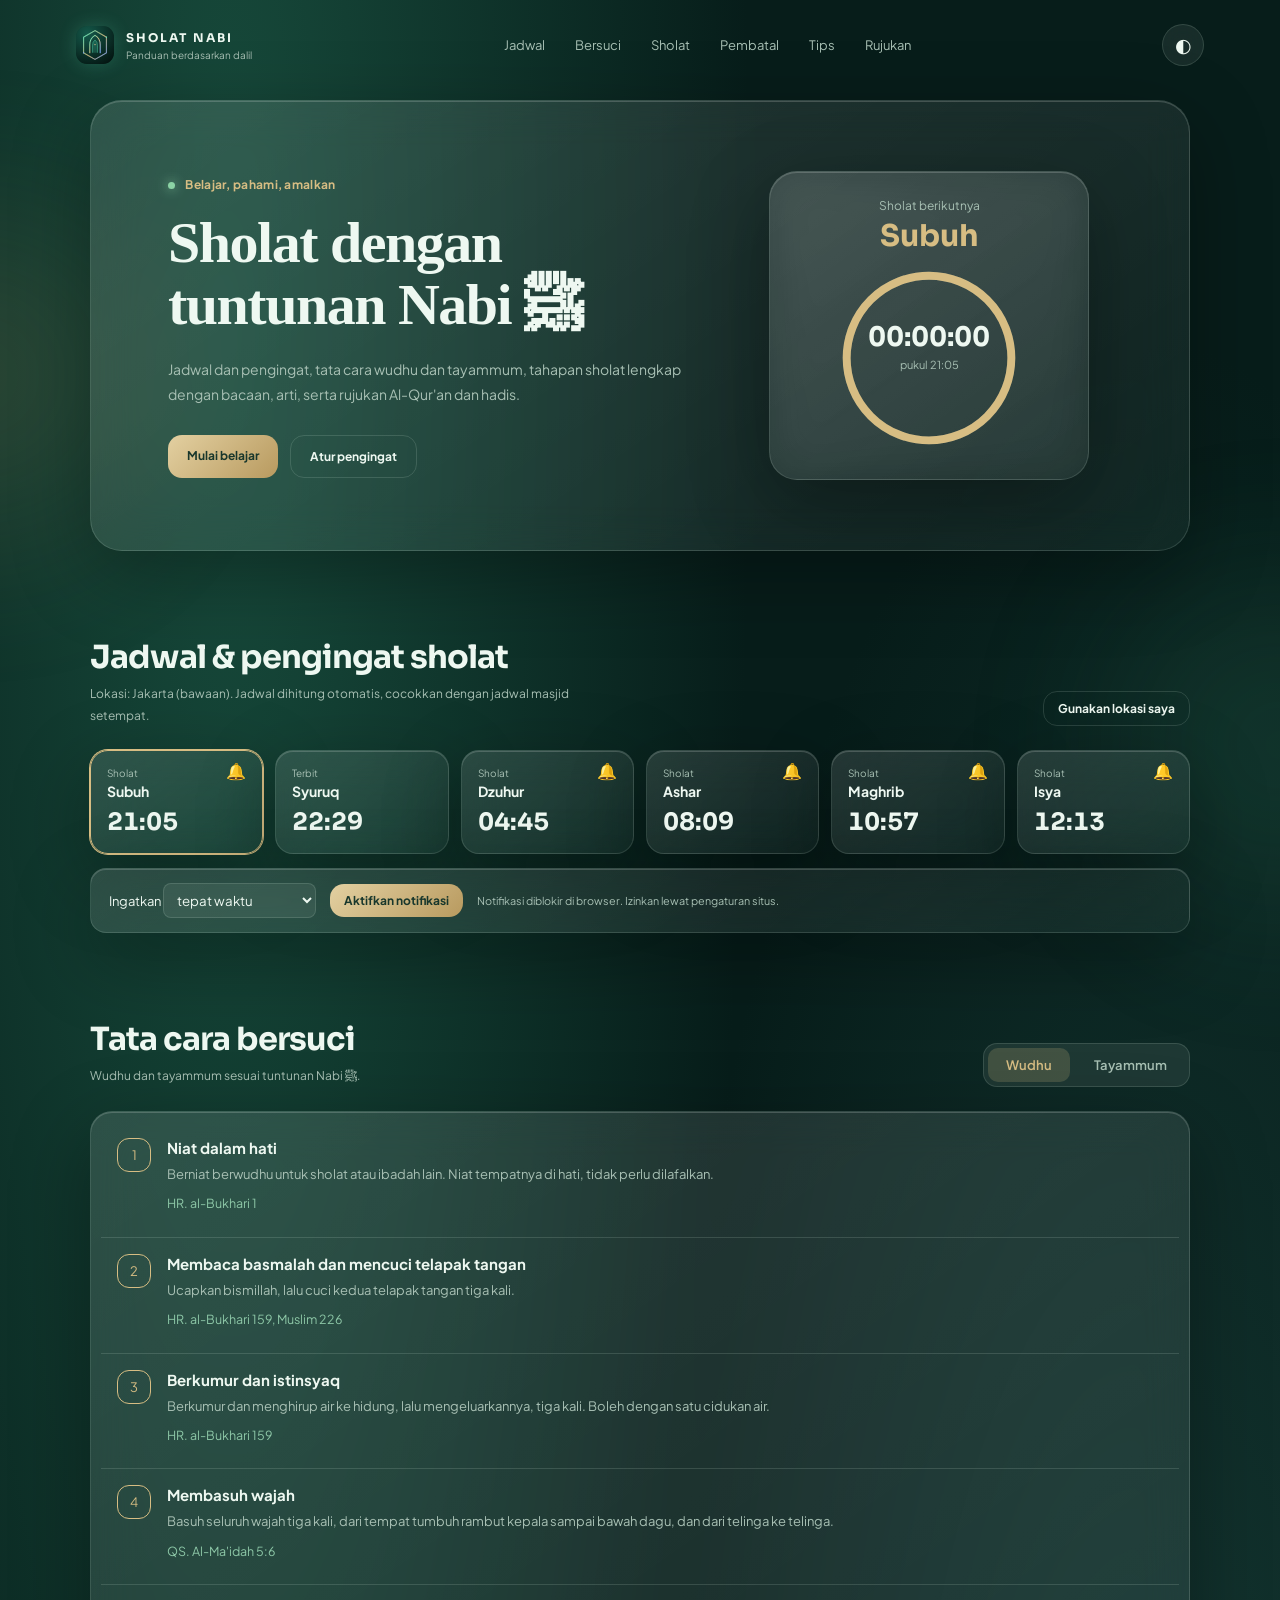
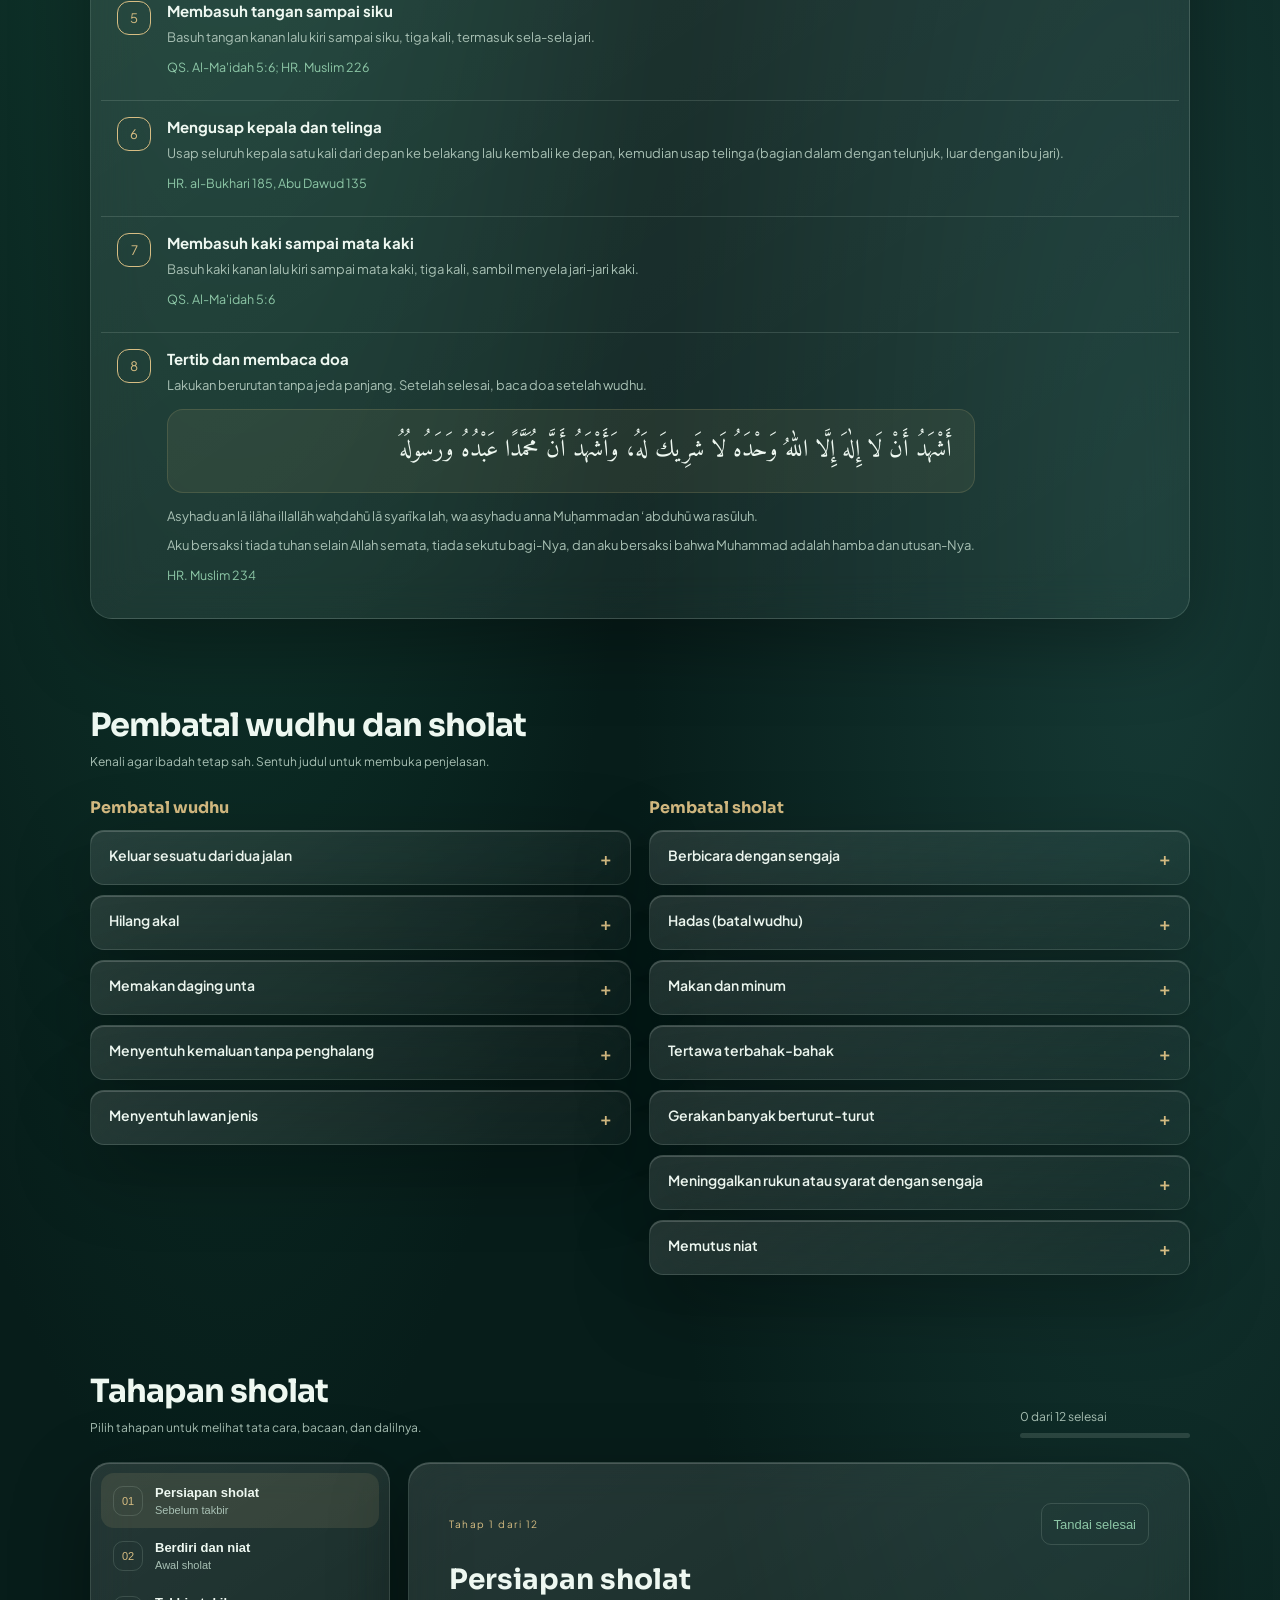
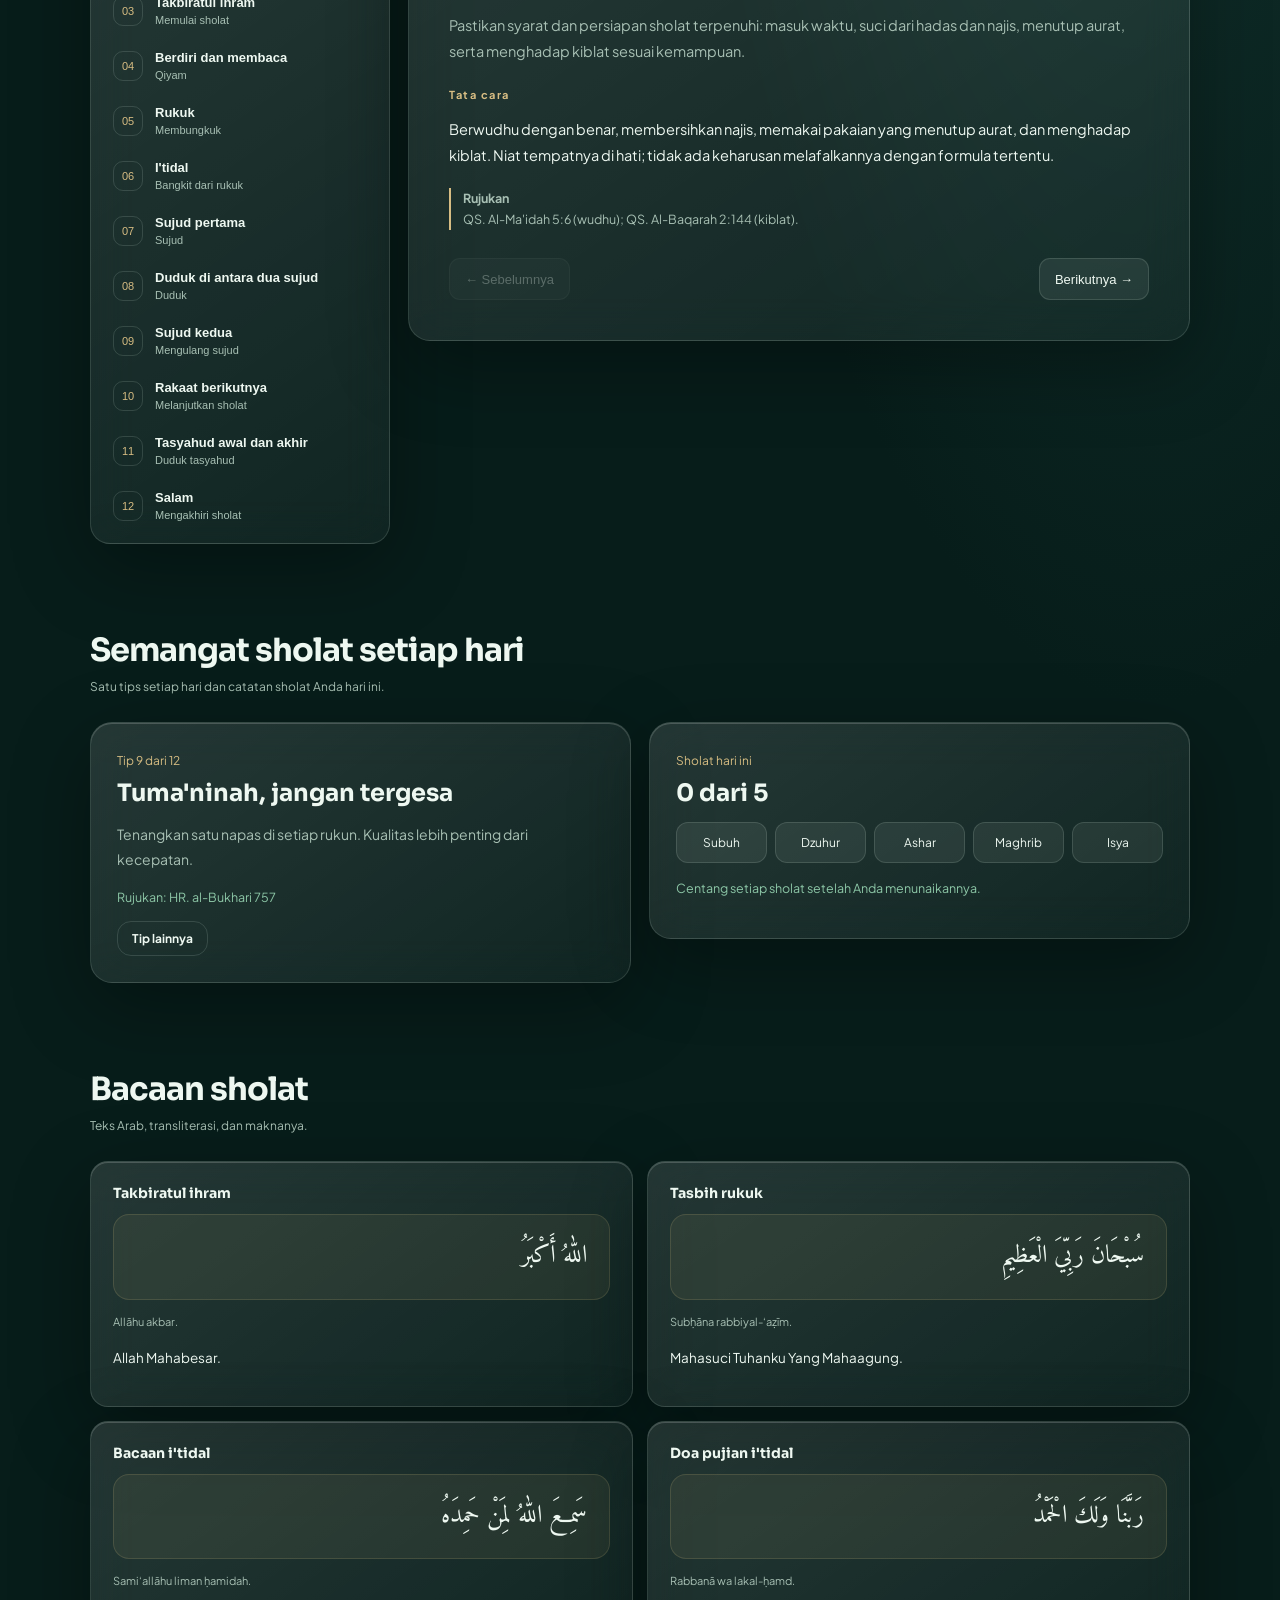
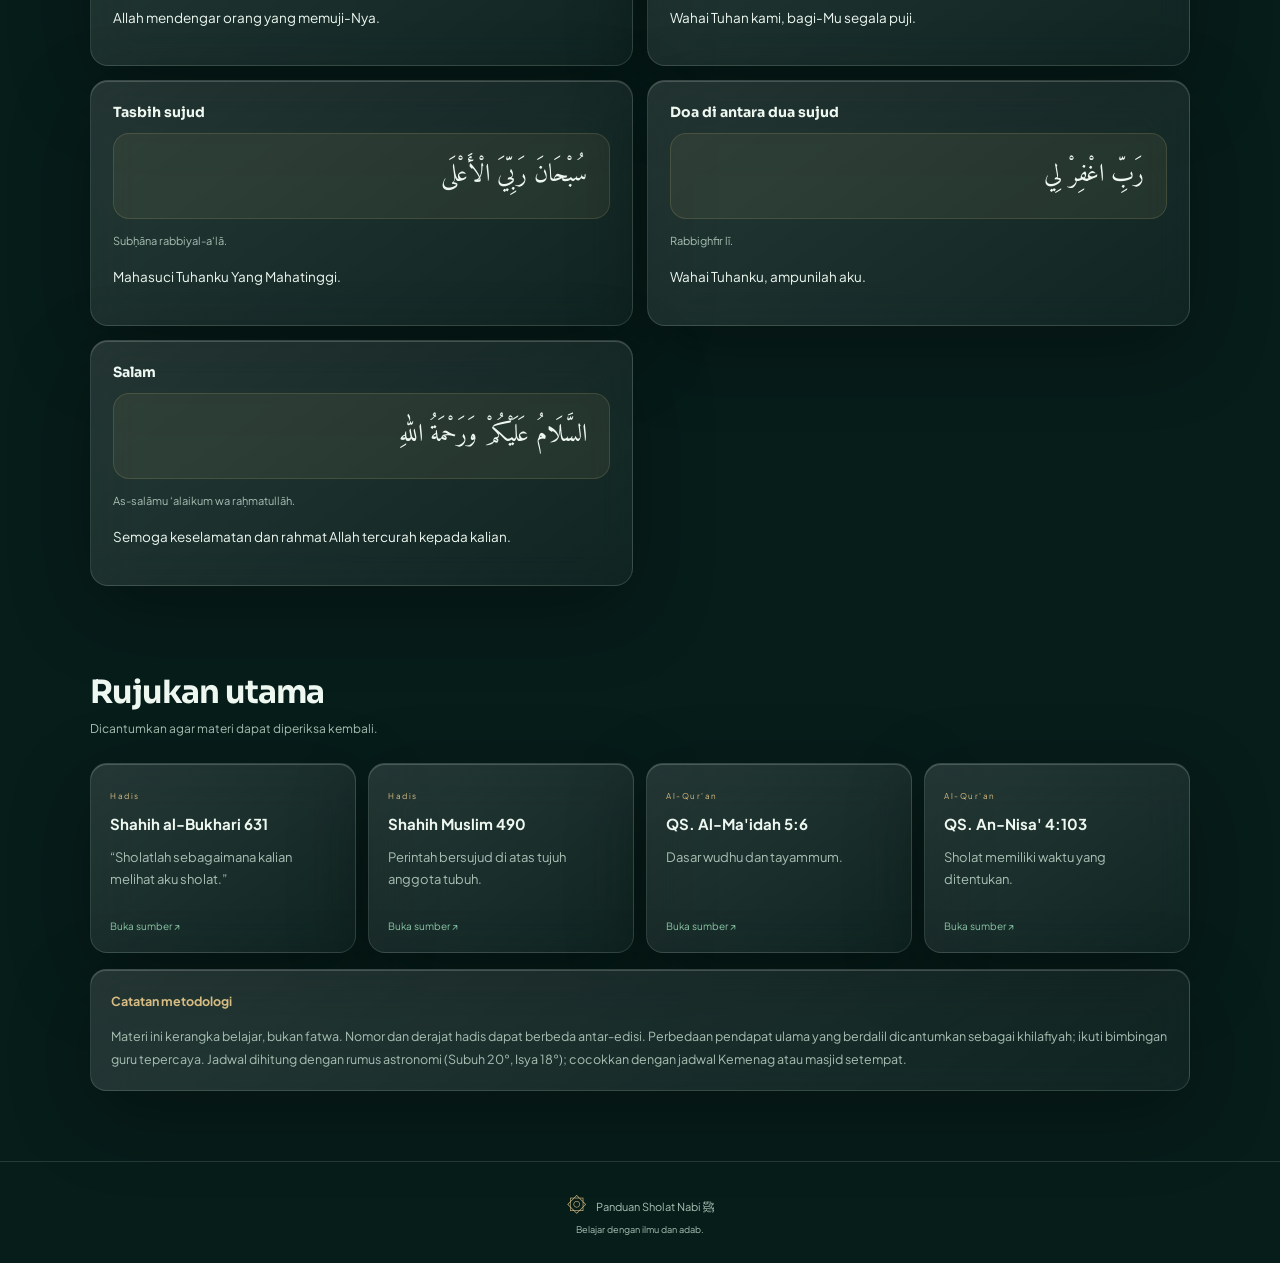
==== index.html @ 14926baf "Add files via upload" ====
<!doctype html>
<html lang="id">
<head>
<meta charset="utf-8"><meta name="viewport" content="width=device-width, initial-scale=1">
<meta name="theme-color" content="#071d1a">
<meta name="description" content="Panduan sholat berdasarkan Sifat Shalat Nabi: jadwal, wudhu, tayammum, pembatal, tips harian, dan pengingat sholat.">
<title>Panduan Sholat Nabi ﷺ</title>
<link rel="preconnect" href="https://fonts.googleapis.com"><link rel="preconnect" href="https://fonts.gstatic.com" crossorigin>
<link href="https://fonts.googleapis.com/css2?family=Amiri:wght@400;700&family=Plus+Jakarta+Sans:wght@400;500;600;700&family=Sora:wght@500;600;700&display=swap" rel="stylesheet">
<link rel="icon" href="icon.svg" type="image/svg+xml"><link rel="apple-touch-icon" href="icon.svg"><link rel="manifest" href="manifest.webmanifest">
<link rel="stylesheet" href="styles.css">
</head>
<body>
<div class="splash" id="splash" role="presentation"><svg class="splash-logo" aria-hidden="true" xmlns="http://www.w3.org/2000/svg" viewBox="0 0 512 512"><defs><linearGradient id="gs" x1="0" y1="0" x2="1" y2="1"><stop offset="0" stop-color="#5ff0c4"/><stop offset=".55" stop-color="#d7bd83"/><stop offset="1" stop-color="#7aa7ff"/></linearGradient><radialGradient id="bs" cx=".3" cy=".2" r="1"><stop offset="0" stop-color="#14594a"/><stop offset="1" stop-color="#04120f"/></radialGradient><filter id="fs"><feGaussianBlur stdDeviation="6"/></filter></defs>
<rect width="512" height="512" rx="112" fill="url(#bs)"/>
<path d="M256 62 410 150v212L256 450 102 362V150z" fill="none" stroke="url(#gs)" stroke-width="10" stroke-linejoin="round" opacity=".9"/>
<path d="M256 62 410 150v212L256 450 102 362V150z" fill="none" stroke="url(#gs)" stroke-width="16" filter="url(#fs)" opacity=".5"/>
<path d="M186 360V250q0-84 70-124 70 40 70 124v110" fill="none" stroke="url(#gs)" stroke-width="14" stroke-linecap="round" stroke-linejoin="round"/>
<path d="M222 360V262q0-50 34-74 34 24 34 74v98" fill="rgba(95,240,196,.16)" stroke="#5ff0c4" stroke-width="5" stroke-linejoin="round"/>
<path d="M176 360h160" stroke="url(#gs)" stroke-width="14" stroke-linecap="round"/>
<circle cx="256" cy="250" r="9" fill="#d7bd83"/><circle cx="410" cy="150" r="9" fill="#5ff0c4"/><circle cx="102" cy="362" r="9" fill="#7aa7ff"/></svg>
<b>SHOLAT NABI ﷺ</b><small>Panduan berdasarkan dalil</small><i class="scan"></i></div>
<div class="ambient ambient-one"></div><div class="ambient ambient-two"></div>
<header class="topbar">
<a class="brand" href="#beranda"><img class="brand-logo" src="icon.svg" alt="" width="38" height="38"><span><b>SHOLAT NABI</b><small>Panduan berdasarkan dalil</small></span></a>
<nav class="desktop-nav"><a href="#jadwal">Jadwal</a><a href="#bersuci">Bersuci</a><a href="#panduan">Sholat</a><a href="#pembatal">Pembatal</a><a href="#tips">Tips</a><a href="#rujukan">Rujukan</a></nav>
<button class="icon-btn" id="themeToggle" aria-label="Ganti tema terang/gelap">◐</button>
</header>
<main>
<section id="beranda" class="hero glass">
<div class="hero-copy">
<span class="eyebrow"><span class="pulse"></span> Belajar, pahami, amalkan</span>
<h1>Sholat dengan tuntunan Nabi ﷺ</h1>
<p>Jadwal dan pengingat, tata cara wudhu dan tayammum, tahapan sholat lengkap dengan bacaan, arti, serta rujukan Al-Qur'an dan hadis.</p>
<div class="hero-actions"><a class="btn primary" href="#panduan">Mulai belajar</a><a class="btn ghost" href="#jadwal">Atur pengingat</a></div>
</div>
<div class="next-card glass" aria-live="polite">
<small>Sholat berikutnya</small><b id="nextName">–</b>
<svg viewBox="0 0 120 120" class="ring" aria-hidden="true"><circle cx="60" cy="60" r="52" class="r-bg"/><circle cx="60" cy="60" r="52" class="r-fg" id="ringFg"/></svg>
<div class="ring-text"><strong id="nextCount">--:--:--</strong><span id="nextTime">pukul --:--</span></div>
</div>
</section>

<section id="jadwal" class="section">
<div class="section-heading"><div><h2>Jadwal & pengingat sholat</h2><p id="locLabel">Menghitung jadwal untuk lokasi Anda.</p></div><button class="btn ghost small" id="locBtn">Gunakan lokasi saya</button></div>
<div class="prayer-grid" id="prayerGrid"></div>
<div class="reminder-bar glass">
<label>Ingatkan <select id="leadSel"><option value="0">tepat waktu</option><option value="10">10 menit sebelum</option><option value="15">15 menit sebelum</option><option value="30">30 menit sebelum</option></select></label>
<button class="btn primary small" id="notifBtn">Aktifkan notifikasi</button>
<small id="notifState">Pengingat berjalan selama halaman terbuka. Pilih lonceng pada sholat yang ingin diingatkan.</small>
</div>
</section>

<section id="bersuci" class="section">
<div class="section-heading"><div><h2>Tata cara bersuci</h2><p>Wudhu dan tayammum sesuai tuntunan Nabi ﷺ.</p></div><div class="tabs" id="purifyTabs"><button class="on" data-k="wudhu">Wudhu</button><button data-k="tayammum">Tayammum</button></div></div>
<ol class="steps glass" id="purifyList"></ol>
</section>

<section id="pembatal" class="section">
<div class="section-heading"><div><h2>Pembatal wudhu dan sholat</h2><p>Kenali agar ibadah tetap sah. Sentuh judul untuk membuka penjelasan.</p></div></div>
<div class="two-col"><div><h3 class="col-title">Pembatal wudhu</h3><div id="batalWudhu"></div></div><div><h3 class="col-title">Pembatal sholat</h3><div id="batalSholat"></div></div></div>
</section>

<section id="panduan" class="section">
<div class="section-heading"><div><h2>Tahapan sholat</h2><p>Pilih tahapan untuk melihat tata cara, bacaan, dan dalilnya.</p></div><div class="progress-wrap"><span id="progressLabel"></span><div class="progress"><i id="progressBar"></i></div></div></div>
<div class="learning-layout"><aside class="step-list glass" id="stepList" aria-label="Daftar tahapan"></aside><article class="lesson glass" id="lesson" aria-live="polite"></article></div>
</section>

<section id="tips" class="section">
<div class="section-heading"><div><h2>Semangat sholat setiap hari</h2><p>Satu tips setiap hari dan catatan sholat Anda hari ini.</p></div></div>
<div class="two-col">
<article class="tip glass"><small id="tipNo"></small><h3 id="tipTitle"></h3><p id="tipBody"></p><p class="src" id="tipSrc"></p><button class="btn ghost small" id="tipNext">Tip lainnya</button></article>
<article class="tip glass"><small>Sholat hari ini</small><h3 id="trackCount">0 dari 5</h3><div class="track" id="track"></div><p class="src" id="streak"></p></article>
</div>
</section>

<section id="bacaan" class="section">
<div class="section-heading"><div><h2>Bacaan sholat</h2><p>Teks Arab, transliterasi, dan maknanya.</p></div></div>
<div class="reading-grid" id="readingGrid"></div>
<p class="notice tts-note">Audio memakai suara Arab sintetis dari perangkat, bukan rekaman qari. Untuk menghafal dan memperbaiki tajwid, belajarlah langsung kepada guru.</p>
</section>

<section id="rujukan" class="section">
<div class="section-heading"><div><h2>Rujukan utama</h2><p>Dicantumkan agar materi dapat diperiksa kembali.</p></div></div>
<div class="sources-grid">
<a class="source-card glass" href="https://sunnah.com/bukhari:631" target="_blank" rel="noopener"><span>Hadis</span><b>Shahih al-Bukhari 631</b><p>“Sholatlah sebagaimana kalian melihat aku sholat.”</p><small>Buka sumber ↗</small></a>
<a class="source-card glass" href="https://sunnah.com/muslim:490" target="_blank" rel="noopener"><span>Hadis</span><b>Shahih Muslim 490</b><p>Perintah bersujud di atas tujuh anggota tubuh.</p><small>Buka sumber ↗</small></a>
<a class="source-card glass" href="https://quran.com/5/6" target="_blank" rel="noopener"><span>Al-Qur'an</span><b>QS. Al-Ma'idah 5:6</b><p>Dasar wudhu dan tayammum.</p><small>Buka sumber ↗</small></a>
<a class="source-card glass" href="https://quran.com/4/103" target="_blank" rel="noopener"><span>Al-Qur'an</span><b>QS. An-Nisa' 4:103</b><p>Sholat memiliki waktu yang ditentukan.</p><small>Buka sumber ↗</small></a>
</div>
<div class="method-note glass"><b>Catatan metodologi</b><p>Materi ini kerangka belajar, bukan fatwa. Nomor dan derajat hadis dapat berbeda antar-edisi. Perbedaan pendapat ulama yang berdalil dicantumkan sebagai khilafiyah; ikuti bimbingan guru tepercaya. Jadwal dihitung dengan rumus astronomi (Subuh 20°, Isya 18°); cocokkan dengan jadwal Kemenag atau masjid setempat.</p></div>
</section>
</main>
<footer><span>۞</span> Panduan Sholat Nabi ﷺ <small>Belajar dengan ilmu dan adab.</small></footer>
<nav class="bottom-nav" aria-label="Menu utama"><a href="#jadwal"><i>◷</i>Jadwal</a><a href="#bersuci"><i>💧</i>Bersuci</a><a href="#panduan"><i>۞</i>Sholat</a><a href="#pembatal"><i>⚠</i>Pembatal</a><a href="#tips"><i>✦</i>Tips</a></nav>
<div class="toast glass" id="toast" role="status"></div>
<script src="data.js"></script><script src="data-extra.js"></script><script src="app.js"></script>
</body></html>
---- styles.css ----
:root{--bg:#071d1a;--bg2:#0c2b25;--panel:rgba(232,248,239,.075);--line:rgba(225,247,232,.14);--text:#eef8f1;--muted:#a8c0b4;--gold:#d7bd83;--green:#8dc7a7;--shadow:0 24px 80px #0005;--radius:24px}
*{box-sizing:border-box}html{scroll-behavior:smooth}body{margin:0;background:radial-gradient(ellipse at 18% 5%,#174a3b 0,transparent 35%),radial-gradient(ellipse at 90% 35%,#163a35 0,transparent 32%),var(--bg);color:var(--text);font-family:"Plus Jakarta Sans",system-ui,sans-serif;min-height:100vh;overflow-x:hidden}body.light{--bg:#e9f2eb;--bg2:#dcebe0;--panel:rgba(255,255,255,.64);--line:rgba(21,67,49,.14);--text:#17382c;--muted:#587365;--shadow:0 20px 60px #254b3518;background:radial-gradient(ellipse at 15% 5%,#d1e9d8 0,transparent 38%),#edf5ef}
.ambient{position:fixed;width:320px;height:320px;border-radius:50%;filter:blur(90px);opacity:.15;pointer-events:none;z-index:-1}.ambient-one{background:#c2a568;top:24%;left:-180px}.ambient-two{background:#45a77d;right:-160px;top:65%}
.topbar{max-width:1180px;margin:auto;padding:24px 26px;display:flex;align-items:center;justify-content:space-between}.brand{display:flex;gap:12px;align-items:center;color:var(--text);text-decoration:none}.brand-mark{font-size:30px;color:var(--gold)}.brand b{display:block;font-size:12px;letter-spacing:2px}.brand small{display:block;color:var(--muted);font-size:10px;margin-top:4px}.desktop-nav{display:flex;gap:30px}.desktop-nav a{color:var(--muted);text-decoration:none;font-size:13px}.desktop-nav a:hover{color:var(--gold)}.icon-btn{border:1px solid var(--line);background:var(--panel);color:var(--text);width:42px;height:42px;border-radius:50%;font-size:19px;cursor:pointer;backdrop-filter:blur(15px)}
main{max-width:1180px;margin:auto;padding:10px 26px 70px}.glass{background:var(--panel);border:1px solid var(--line);box-shadow:var(--shadow);backdrop-filter:blur(22px);-webkit-backdrop-filter:blur(22px)}
.hero{border-radius:32px;padding:58px 6%;display:grid;grid-template-columns:1.1fr .9fr;align-items:center;min-height:430px;overflow:hidden;position:relative}.eyebrow{font-size:10px;letter-spacing:2px;color:var(--gold);font-weight:700}.pulse{display:inline-block;width:7px;height:7px;background:#8bd3a5;border-radius:50%;margin-right:8px;box-shadow:0 0 12px #8bd3a5}.hero h1{font-size:clamp(38px,5vw,62px);line-height:1.08;letter-spacing:-2px;margin:20px 0}.hero h1 em{font-family:Georgia,serif;color:var(--gold);font-weight:400}.hero-copy>p,.section-heading p{color:var(--muted);line-height:1.8;max-width:520px;font-size:14px}.hero-actions{display:flex;gap:12px;margin-top:28px}.btn{padding:13px 19px;border-radius:14px;text-decoration:none;font-size:12px;font-weight:700}.primary{background:linear-gradient(135deg,#e3d0a1,#b89a5f);color:#18372c}.primary span{margin-left:14px}.ghost{border:1px solid var(--line);color:var(--text)}.hero-note{margin-top:28px;color:var(--muted);font-size:11px}.hero-note span{color:var(--gold);margin-right:6px}
.hero-art{height:310px;position:relative;display:grid;place-items:center}.arch{width:210px;height:270px;border:1px solid #d7bd8366;border-radius:110px 110px 24px 24px;padding:12px;box-shadow:0 0 70px #c3a56818;transform:rotate(4deg)}.arch-inner{height:100%;border-radius:100px 100px 16px 16px;background:linear-gradient(150deg,#d7bd831c,#a6d8b40a);border:1px solid #d7bd8344;display:flex;flex-direction:column;justify-content:center;align-items:center;gap:18px}.arch-inner span{font-size:42px;color:var(--gold)}.arch-inner i{font-family:Amiri,serif;font-size:28px;color:var(--text)}.arch-inner small{font-size:10px;letter-spacing:2px;color:var(--muted)}.orbit{position:absolute;border:1px solid #d7bd8330;border-radius:50%;width:300px;height:160px;transform:rotate(-28deg)}.orbit-b{transform:rotate(55deg);width:260px;height:220px}.floating-tag{position:absolute;background:#173c31cc;border:1px solid #d7bd8355;border-radius:12px;padding:9px 13px;color:var(--gold);font-size:13px;backdrop-filter:blur(10px)}.floating-tag small{color:#d7e5da;font-size:8px;letter-spacing:1px;margin-left:6px}.tag-top{top:35px;right:8%}.tag-bottom{bottom:36px;left:7%}
.stats{display:grid;grid-template-columns:repeat(3,1fr);gap:14px;margin:18px 0 80px}.stat{padding:18px 22px;border-radius:18px;display:flex;align-items:center;gap:14px}.stat b{font-size:25px;color:var(--gold)}.stat span{font-size:11px;color:var(--muted)}
.section{margin-top:76px;scroll-margin-top:24px}.section-heading{display:flex;justify-content:space-between;align-items:end;gap:20px;margin-bottom:24px}.section-heading h2{font-size:32px;letter-spacing:-1px;margin:10px 0 6px}.section-heading p{margin:0;font-size:12px}.progress-wrap{min-width:170px;color:var(--muted);font-size:10px}.progress{height:5px;background:var(--line);border-radius:8px;margin-top:9px;overflow:hidden}.progress i{display:block;width:0;height:100%;background:var(--gold);transition:width .3s}
.learning-layout{display:grid;grid-template-columns:270px 1fr;gap:18px;align-items:start}.step-list{border-radius:20px;padding:10px;position:sticky;top:18px;max-height:690px;overflow:auto}.step-button{width:100%;display:flex;gap:12px;align-items:center;text-align:left;padding:12px;border:0;border-radius:13px;background:transparent;color:var(--text);cursor:pointer}.step-button:hover,.step-button.active{background:rgba(215,189,131,.12)}.step-num{width:30px;height:30px;border:1px solid var(--line);border-radius:10px;display:grid;place-items:center;color:var(--gold);font-size:11px;flex-shrink:0}.step-button b{font-size:11px;display:block}.step-button small{display:block;color:var(--muted);font-size:9px;margin-top:4px}.step-button.done .step-num{background:#8dc7a722;border-color:#8dc7a7;color:#8dc7a7}
.lesson{border-radius:22px;padding:30px;min-height:420px}.lesson-top{display:flex;justify-content:space-between;align-items:center}.lesson-index{font-size:10px;color:var(--gold);letter-spacing:1.5px}.mark-done{background:transparent;color:var(--green);border:1px solid var(--line);border-radius:10px;padding:9px 12px;font-size:10px;cursor:pointer}.lesson h3{font-size:28px;margin:17px 0 10px}.lesson .intro{font-size:13px;color:var(--muted);line-height:1.8}.detail-label{font-size:9px;letter-spacing:1.5px;color:var(--gold);font-weight:700;margin:24px 0 9px}.detail-text{font-size:13px;line-height:1.8}.arabic{font-family:Amiri,serif;font-size:30px;line-height:1.9;text-align:right;direction:rtl;background:rgba(215,189,131,.08);border:1px solid #d7bd8329;border-radius:16px;padding:18px 22px;margin:12px 0}.latin{color:var(--muted);font-size:12px;line-height:1.9}.translation{font-size:12px;line-height:1.8}.audio-btn{border:1px solid #d7bd8366;background:#d7bd8318;color:var(--gold);padding:9px 13px;border-radius:10px;cursor:pointer;font-size:11px;margin-top:12px}.source-line{font-size:11px;color:var(--muted);line-height:1.7;border-left:2px solid var(--gold);padding-left:12px;margin-top:20px}.lesson-controls{display:flex;justify-content:space-between;margin-top:28px;gap:10px}.lesson-controls button{border:1px solid var(--line);border-radius:11px;padding:11px 15px;background:var(--panel);color:var(--text);cursor:pointer;font-size:11px}.lesson-controls button:disabled{opacity:.3;cursor:not-allowed}
.reading-grid{display:grid;grid-template-columns:repeat(2,1fr);gap:14px}.reading-card{padding:22px;border-radius:18px}.reading-card h3{font-size:14px;margin:0 0 12px}.reading-card .arabic{font-size:25px}.reading-card .latin{font-size:11px}.notice,.method-note{color:var(--muted);font-size:11px;line-height:1.8}.notice{margin-top:18px;padding:14px 17px;border-left:2px solid var(--gold);background:var(--panel);border-radius:0 12px 12px 0}
.sources-grid{display:grid;grid-template-columns:repeat(4,1fr);gap:12px}.source-card{border-radius:17px;padding:19px;text-decoration:none;color:var(--text);transition:transform .2s}.source-card:hover{transform:translateY(-4px)}.source-card span{font-size:8px;letter-spacing:1.5px;color:var(--gold)}.source-card b{display:block;margin:12px 0;font-size:13px}.source-card p{font-size:11px;line-height:1.7;color:var(--muted);min-height:55px}.source-card small{color:var(--green);font-size:10px}.method-note{margin-top:16px;padding:20px;border-radius:16px}.method-note b{color:var(--gold)}.method-note p{margin-bottom:0}footer{border-top:1px solid var(--line);padding:28px;text-align:center;color:var(--muted);font-size:11px}footer span{color:var(--gold);font-size:20px;margin-right:8px}footer small{display:block;margin-top:7px}
@media(max-width:800px){.hero{grid-template-columns:1fr;padding:38px 7%}.hero-art{height:260px}.stats{margin-bottom:55px}.learning-layout{grid-template-columns:1fr}.step-list{position:static;display:flex;overflow-x:auto;max-height:none;gap:5px}.step-button{min-width:150px}.sources-grid{grid-template-columns:repeat(2,1fr)}.section-heading{align-items:start;flex-direction:column}.progress-wrap{width:100%}}
@media(max-width:520px){.topbar{padding:18px}.desktop-nav{display:none}main{padding:8px 15px 50px}.hero{border-radius:24px;min-height:0}.hero h1{font-size:42px}.hero-art{height:230px}.stats{gap:7px}.stat{padding:13px 10px;display:block}.stat b{display:block;font-size:22px}.stat span{font-size:9px}.section{margin-top:58px}.section-heading h2{font-size:27px}.lesson{padding:20px}.lesson h3{font-size:24px}.arabic{font-size:25px;padding:14px}.reading-grid{grid-template-columns:1fr}.sources-grid{gap:8px}.source-card{padding:14px}.source-card p{min-height:75px}}
/* ===== Tambahan v2 ===== */
:focus-visible{outline:2px solid var(--gold);outline-offset:2px}
.glass{background:linear-gradient(145deg,rgba(255,255,255,.12),rgba(255,255,255,.04));box-shadow:var(--shadow),inset 0 1px 0 rgba(255,255,255,.18)}
body.light .glass{background:linear-gradient(145deg,rgba(255,255,255,.8),rgba(255,255,255,.45))}
.hero h1{font-family:Georgia,serif;font-weight:400;letter-spacing:-1px}
.hero{grid-template-columns:1.2fr .8fr;gap:30px}
.next-card{border-radius:28px;padding:26px;text-align:center;position:relative;max-width:320px;justify-self:center;width:100%}
.next-card small{color:var(--muted);font-size:12px;display:block}.next-card>b{font-size:30px;display:block;margin:4px 0 8px;color:var(--gold)}
.ring{width:190px;height:190px;transform:rotate(-90deg);display:block;margin:auto}.ring circle{fill:none;stroke-width:5}.r-bg{stroke:var(--line)}.r-fg{stroke:var(--gold);stroke-linecap:round;transition:stroke-dashoffset 1s linear}
.ring-text{position:absolute;left:0;right:0;top:50%;margin-top:-6px;display:flex;flex-direction:column;gap:4px}.ring-text strong{font-size:27px;font-variant-numeric:tabular-nums}.ring-text span{font-size:11px;color:var(--muted)}
.eyebrow{text-transform:none;letter-spacing:.3px;font-size:12px}
.btn.small{padding:9px 14px;font-size:12px;cursor:pointer;background:transparent;font-family:inherit}.btn.primary.small{background:linear-gradient(135deg,#e3d0a1,#b89a5f);border:0}.btn.ghost.small{color:var(--text);border:1px solid var(--line)}
.prayer-grid{display:grid;grid-template-columns:repeat(6,1fr);gap:12px}.prayer{border-radius:18px;padding:16px;position:relative;display:flex;flex-direction:column;gap:3px}.prayer small{font-size:10px;color:var(--muted)}.prayer b{font-size:14px}.prayer strong{font-size:24px;font-variant-numeric:tabular-nums;margin-top:4px}.prayer.next{border-color:var(--gold);box-shadow:0 0 0 1px var(--gold),var(--shadow)}
.bell{position:absolute;top:10px;right:10px;border:0;background:transparent;font-size:16px;cursor:pointer;opacity:.6}.bell.on{opacity:1}
.reminder-bar{margin-top:14px;border-radius:16px;padding:14px 18px;display:flex;flex-wrap:wrap;align-items:center;gap:14px;font-size:13px}.reminder-bar select{background:var(--panel);color:var(--text);border:1px solid var(--line);border-radius:8px;padding:7px 9px;font-family:inherit}.reminder-bar small{flex:1 1 240px;color:var(--muted);line-height:1.6}
.tabs{display:flex;gap:6px;background:var(--panel);border:1px solid var(--line);padding:4px;border-radius:14px}.tabs button{border:0;background:transparent;color:var(--muted);padding:9px 18px;border-radius:10px;cursor:pointer;font:600 13px "Plus Jakarta Sans",system-ui,sans-serif}.tabs button.on{background:rgba(215,189,131,.2);color:var(--gold)}
.steps{list-style:none;margin:0;padding:10px;border-radius:22px;counter-reset:s}.steps li{display:flex;gap:16px;padding:16px;border-bottom:1px solid var(--line)}.steps li:last-child{border:0}.steps .num{width:34px;height:34px;flex-shrink:0;border-radius:12px;border:1px solid var(--gold);color:var(--gold);display:grid;place-items:center;font-size:13px}.steps b{font-size:15px}.steps p{font-size:13px;line-height:1.8;margin:6px 0;color:var(--muted)}.steps .arabic{font-size:24px}.src{font-size:11px!important;color:var(--green)!important}
.two-col{display:grid;grid-template-columns:1fr 1fr;gap:18px;align-items:start}.col-title{font-size:16px;margin:0 0 12px;color:var(--gold)}
.acc{border-radius:14px;margin-bottom:10px;padding:0 18px}.acc summary{cursor:pointer;padding:15px 0;font-size:14px;font-weight:600;list-style:none;display:flex;justify-content:space-between}.acc summary::after{content:"+";color:var(--gold);font-size:18px}.acc[open] summary::after{content:"–"}.acc p{font-size:13px;line-height:1.8;color:var(--muted);margin:0 0 12px}
.tip{border-radius:22px;padding:26px}.tip small{color:var(--gold);font-size:12px}.tip h3{font-size:24px;margin:10px 0}.tip p{font-size:14px;line-height:1.8;color:var(--muted)}.track{display:grid;grid-template-columns:repeat(5,1fr);gap:8px;margin:14px 0}.chk{border:1px solid var(--line);border-radius:12px;padding:12px 4px;text-align:center;font-size:12px;cursor:pointer;background:var(--panel)}.chk input{position:absolute;opacity:0;pointer-events:none}.chk.on{background:rgba(141,199,167,.2);border-color:var(--green);color:var(--green)}.chk:focus-within{outline:2px solid var(--gold)}
.toast{position:fixed;left:50%;bottom:24px;transform:translate(-50%,30px);opacity:0;pointer-events:none;padding:13px 20px;border-radius:14px;font-size:13px;transition:.3s;z-index:20;max-width:90vw}.toast.show{opacity:1;transform:translate(-50%,0)}
@media(max-width:900px){.prayer-grid{grid-template-columns:repeat(3,1fr)}.two-col{grid-template-columns:1fr}.hero{grid-template-columns:1fr}.desktop-nav{display:none}}
@media(prefers-reduced-motion:reduce){*{transition:none!important;scroll-behavior:auto!important}}
/* ===== v3: font modern, splash, responsif ===== */
h1,h2,h3,.brand b,.next-card>b,.prayer strong,.ring-text strong,.splash b{font-family:Sora,"Plus Jakarta Sans",sans-serif}
.hero h1{font-weight:600;letter-spacing:-1.5px;font-size:clamp(34px,5vw,58px)}
.arabic{font-family:Amiri,"Noto Naskh Arabic",serif}
body{font-size:15px;-webkit-tap-highlight-color:transparent}
.brand-logo{border-radius:11px;box-shadow:0 0 18px #5ff0c433}
.no-tts .audio-btn,.no-tts .tts-note{display:none!important}
.splash{position:fixed;inset:0;z-index:100;background:radial-gradient(circle at 50% 40%,#0f3f35,#04120f 70%);display:flex;flex-direction:column;align-items:center;justify-content:center;gap:10px;color:#eef8f1;transition:opacity .6s,transform .6s;cursor:pointer;overflow:hidden}
.splash.out{opacity:0;transform:scale(1.06);pointer-events:none}
.splash-logo{width:132px;height:132px;border-radius:32px;box-shadow:0 0 70px #5ff0c444,0 0 0 1px #5ff0c433;animation:pop .9s cubic-bezier(.2,.9,.3,1.2) both}
.splash b{letter-spacing:6px;font-size:16px;margin-top:18px;animation:rise .8s .35s both}.splash small{color:#a8c0b4;font-size:12px;letter-spacing:1px;animation:rise .8s .55s both}
.scan{position:absolute;left:0;right:0;height:2px;top:0;background:linear-gradient(90deg,transparent,#5ff0c4,transparent);box-shadow:0 0 24px #5ff0c4;animation:scan 1.8s ease-in-out}
@keyframes pop{from{opacity:0;transform:scale(.6) rotate(-8deg);filter:blur(8px)}}@keyframes rise{from{opacity:0;transform:translateY(12px)}}@keyframes scan{from{top:0;opacity:1}to{top:100%;opacity:.2}}
.bottom-nav{display:none}
.step-button b{font-size:13px}.step-button small{font-size:11px}.lesson .intro,.detail-text{font-size:14.5px}.latin,.translation{font-size:13.5px}.source-line,.src,.notice,.method-note{font-size:12.5px!important}.audio-btn,.mark-done,.lesson-controls button{font-size:13px;min-height:42px}.source-card b{font-size:15px}.source-card p{font-size:13px}.stat span{font-size:12px}.progress-wrap{font-size:12px}.detail-label{font-size:11px}
@media(min-width:1100px){main{padding-inline:40px}.hero{padding:70px 7%}.lesson{padding:40px}.learning-layout{grid-template-columns:300px 1fr}}
@media(max-width:900px){
body{padding-bottom:84px}.topbar{padding:14px 18px;position:sticky;top:0;z-index:30;backdrop-filter:blur(18px);-webkit-backdrop-filter:blur(18px);background:rgba(7,29,26,.55)}body.light .topbar{background:rgba(237,245,239,.7)}
.bottom-nav{display:flex;position:fixed;left:12px;right:12px;bottom:max(12px,env(safe-area-inset-bottom));z-index:40;justify-content:space-around;padding:8px;border-radius:22px;background:rgba(10,38,33,.72);border:1px solid var(--line);backdrop-filter:blur(24px);-webkit-backdrop-filter:blur(24px);box-shadow:0 12px 40px #0006}
body.light .bottom-nav{background:rgba(255,255,255,.8)}
.bottom-nav a{flex:1;display:flex;flex-direction:column;align-items:center;gap:3px;padding:7px 2px;border-radius:14px;color:var(--muted);text-decoration:none;font-size:11px;font-weight:600}.bottom-nav i{font-style:normal;font-size:17px;line-height:1}.bottom-nav a.on{color:var(--gold);background:rgba(215,189,131,.14)}
.toast{bottom:100px}.section{margin-top:56px}.hero{padding:34px 6%;min-height:0}.step-button{min-width:160px}.btn,.btn.small{min-height:44px;display:inline-flex;align-items:center}.reminder-bar{gap:10px}.tabs button{padding:10px 16px}}
@media(max-width:520px){.prayer-grid{grid-template-columns:repeat(2,1fr)}.prayer strong{font-size:22px}.hero h1{font-size:34px}.ring{width:160px;height:160px}.steps li{padding:14px 8px;gap:12px}.arabic{font-size:26px}.track{gap:5px}.chk{padding:12px 2px;font-size:11px}.section-heading h2{font-size:24px}}
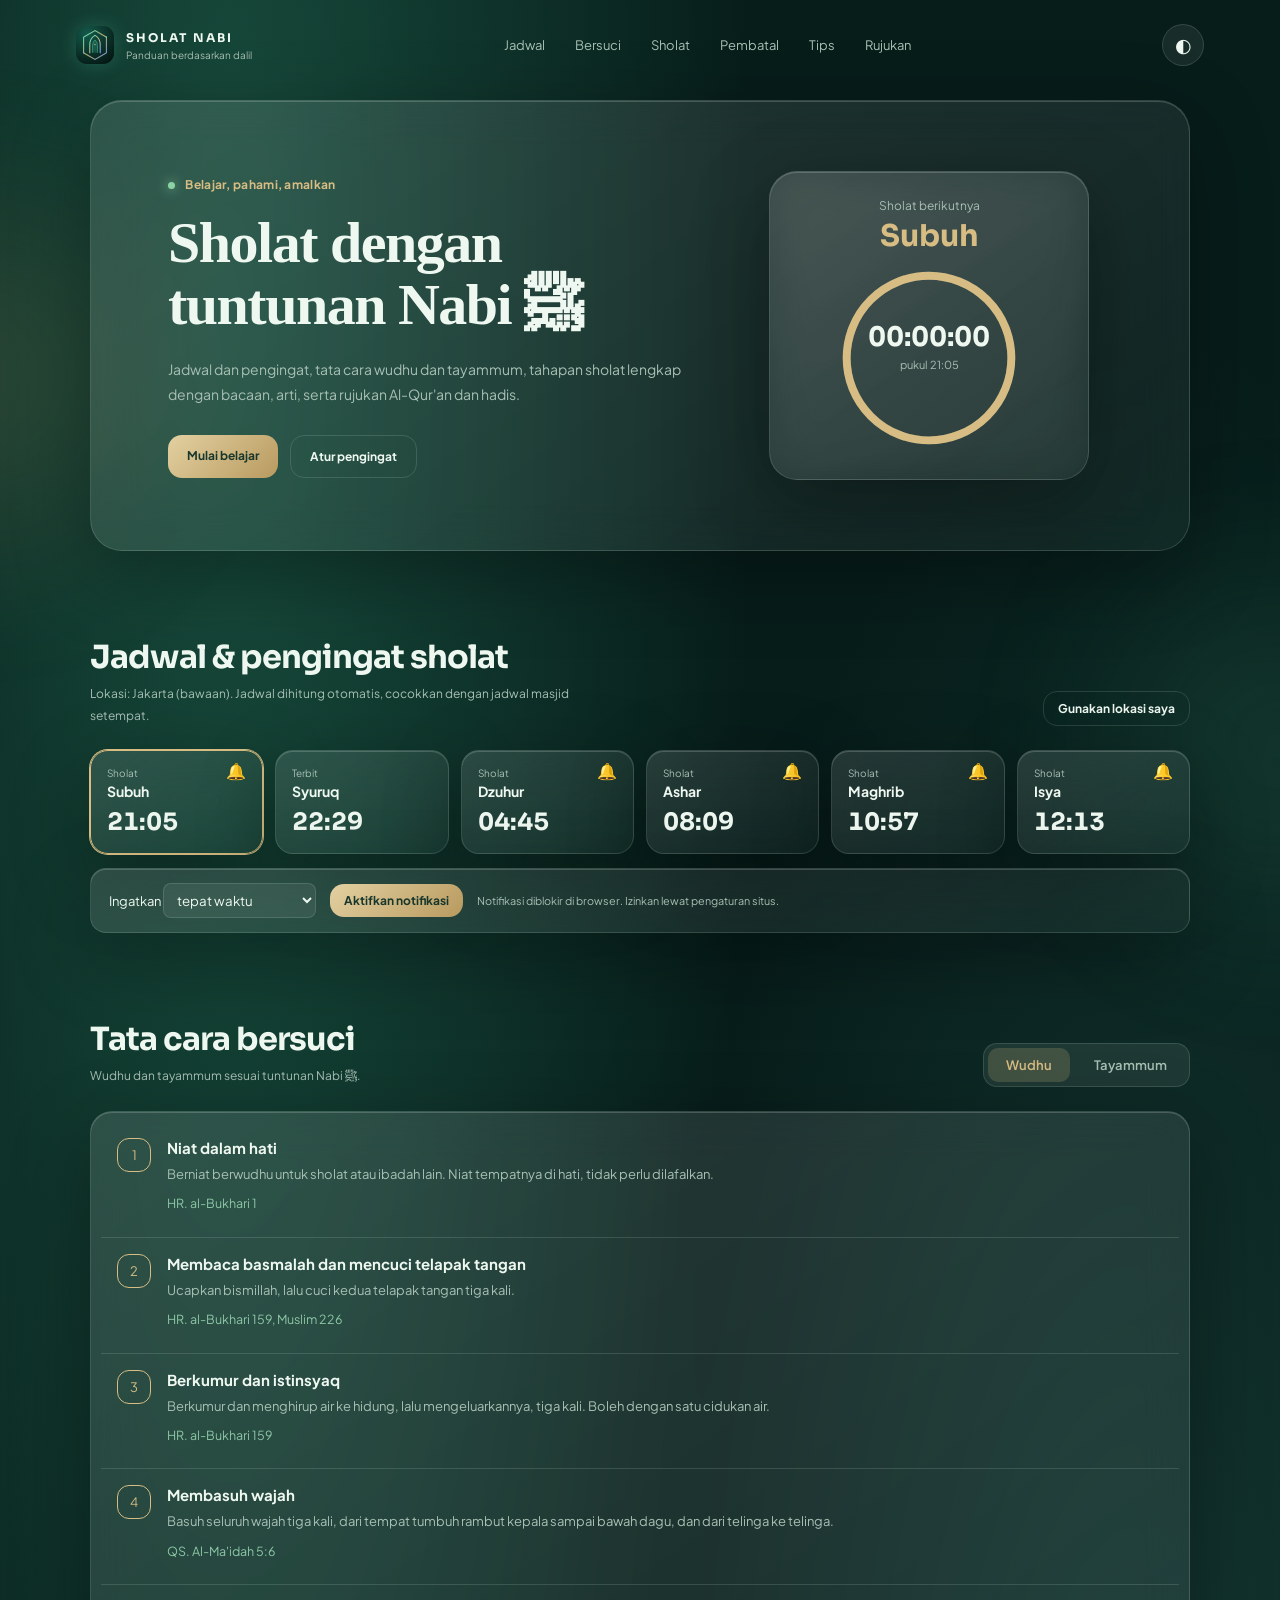
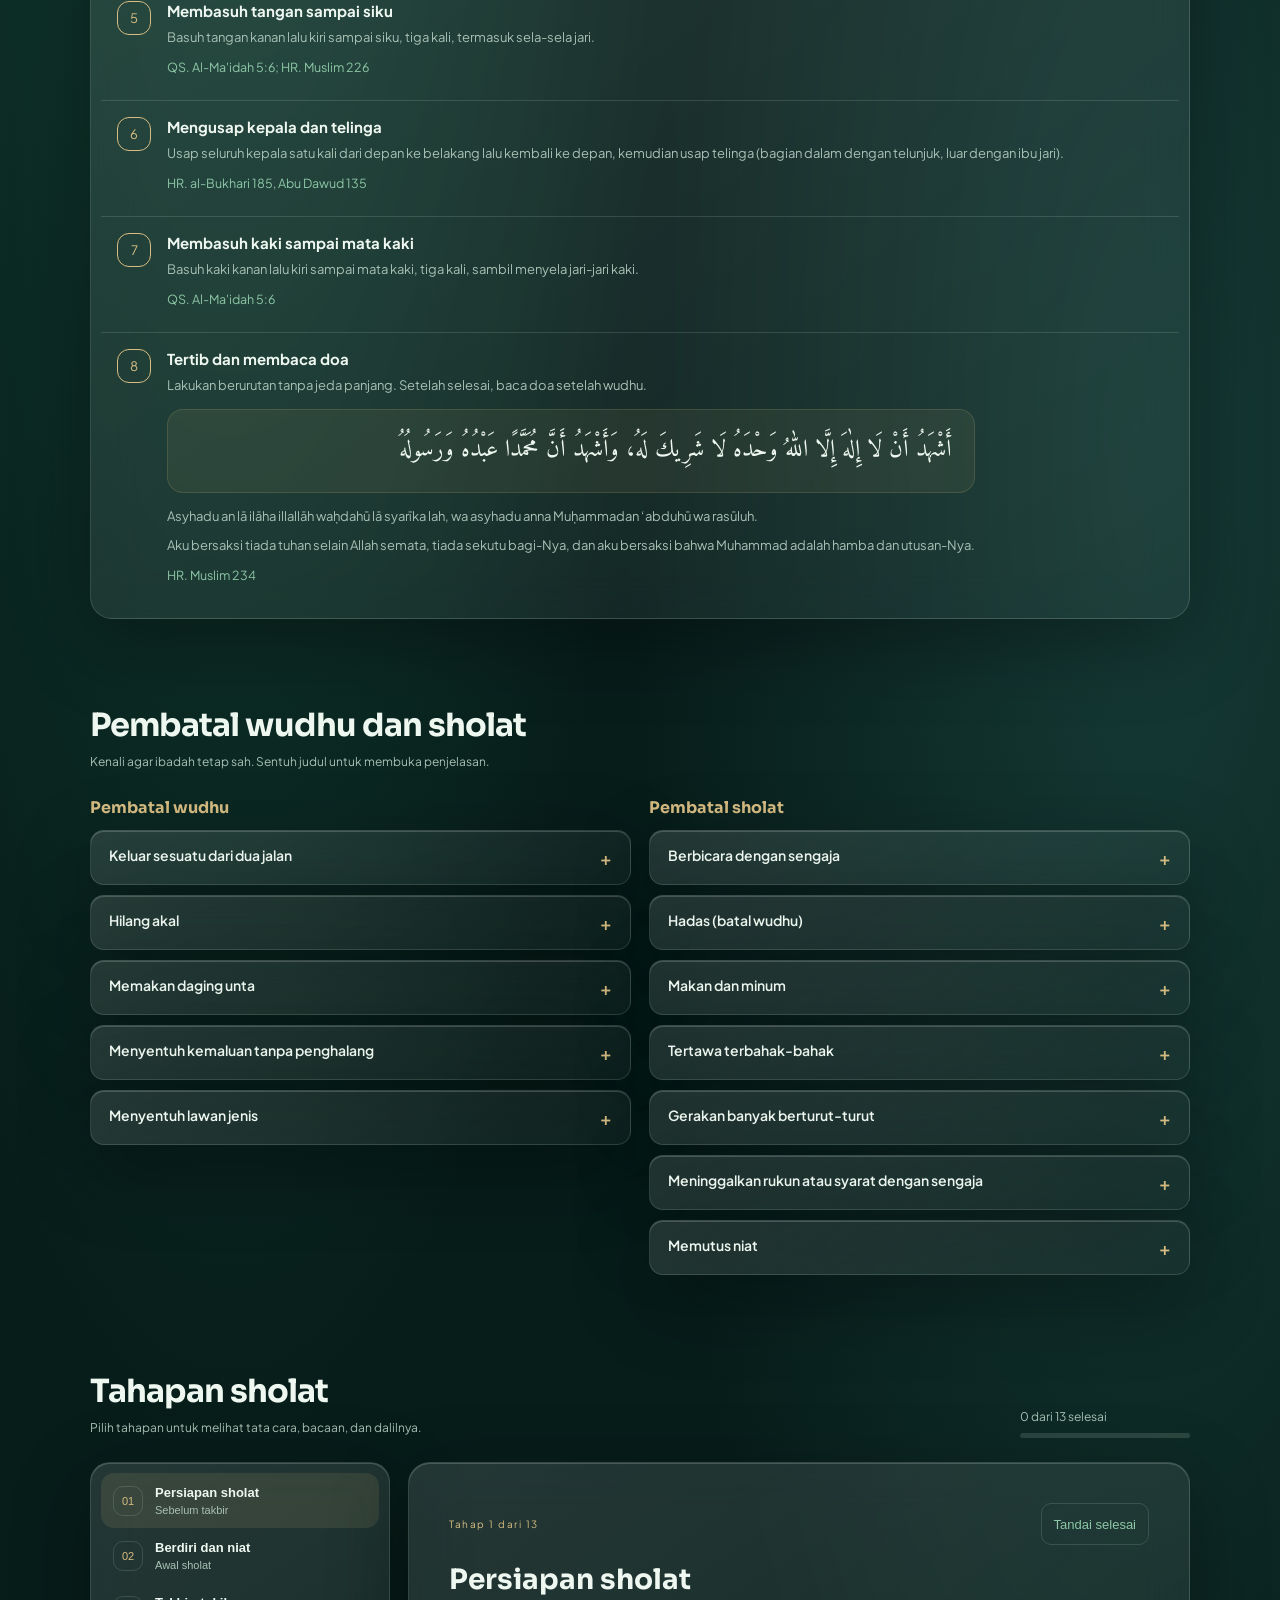
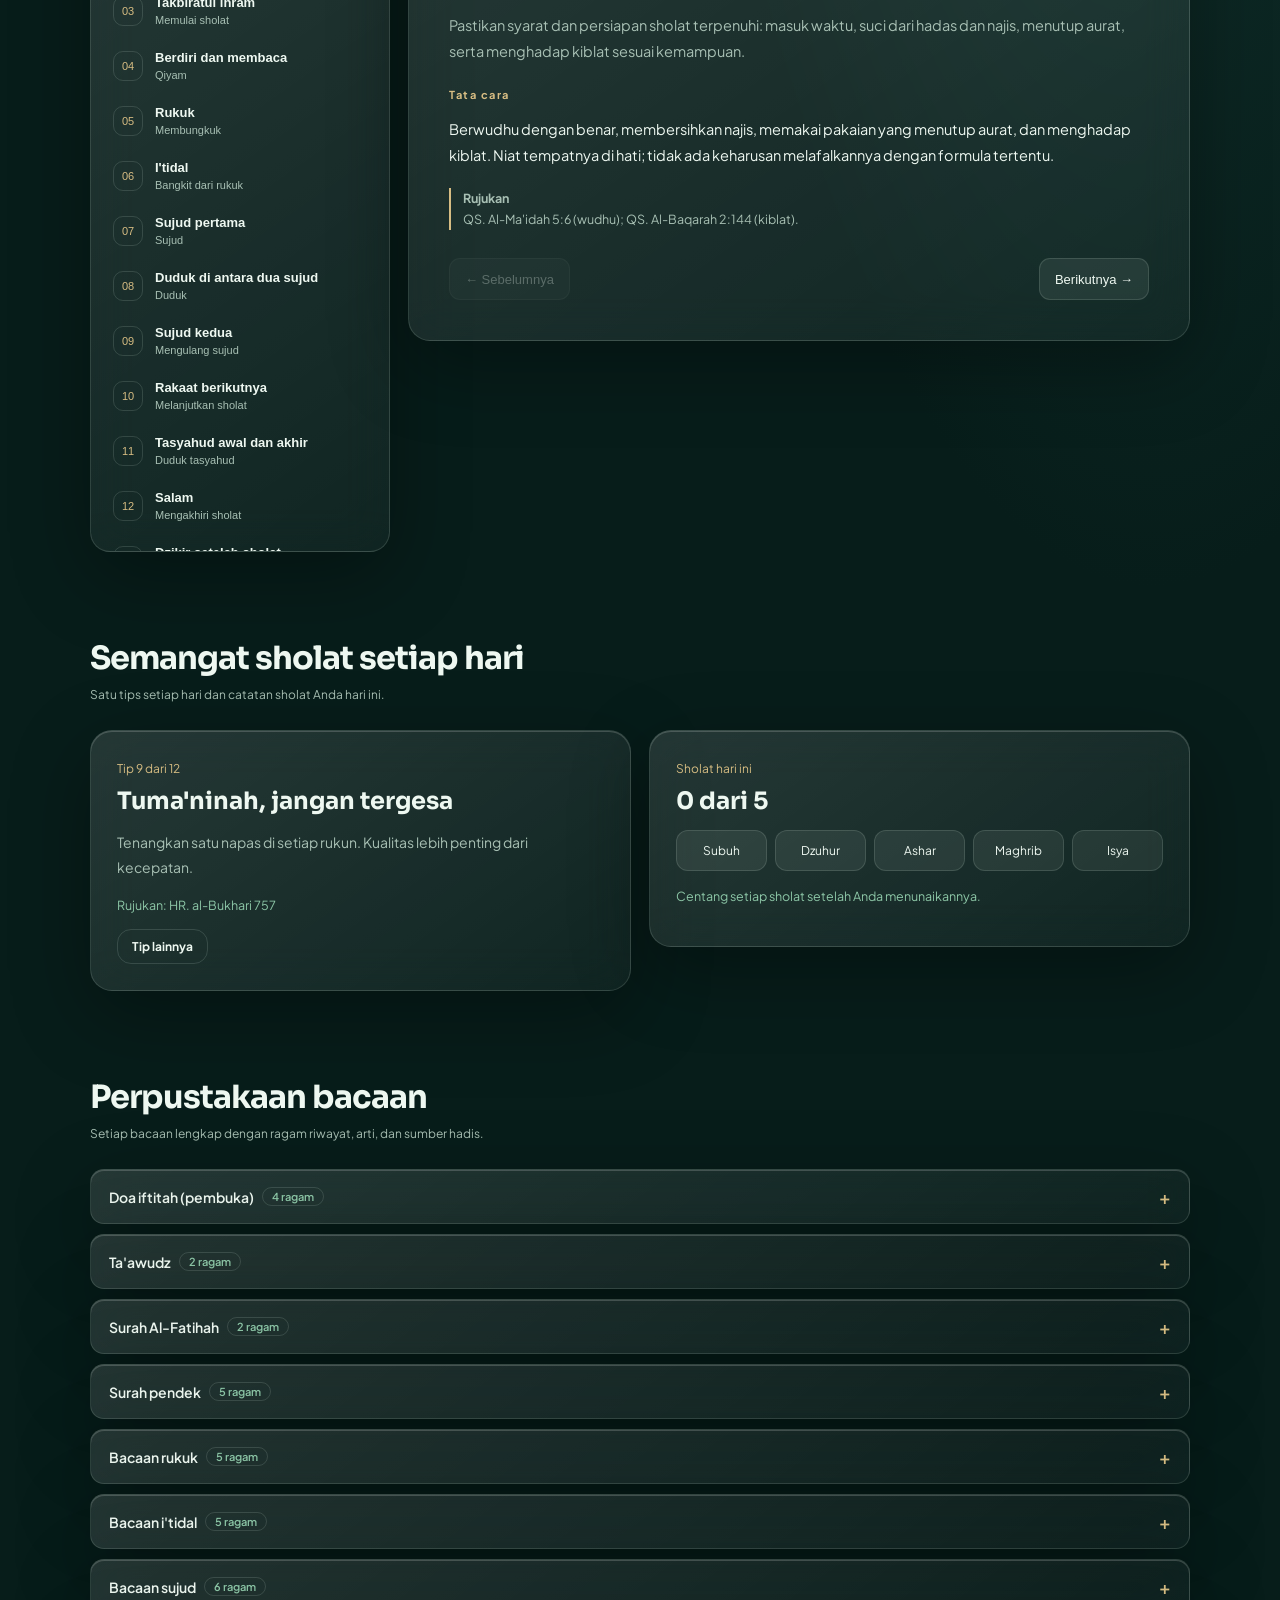
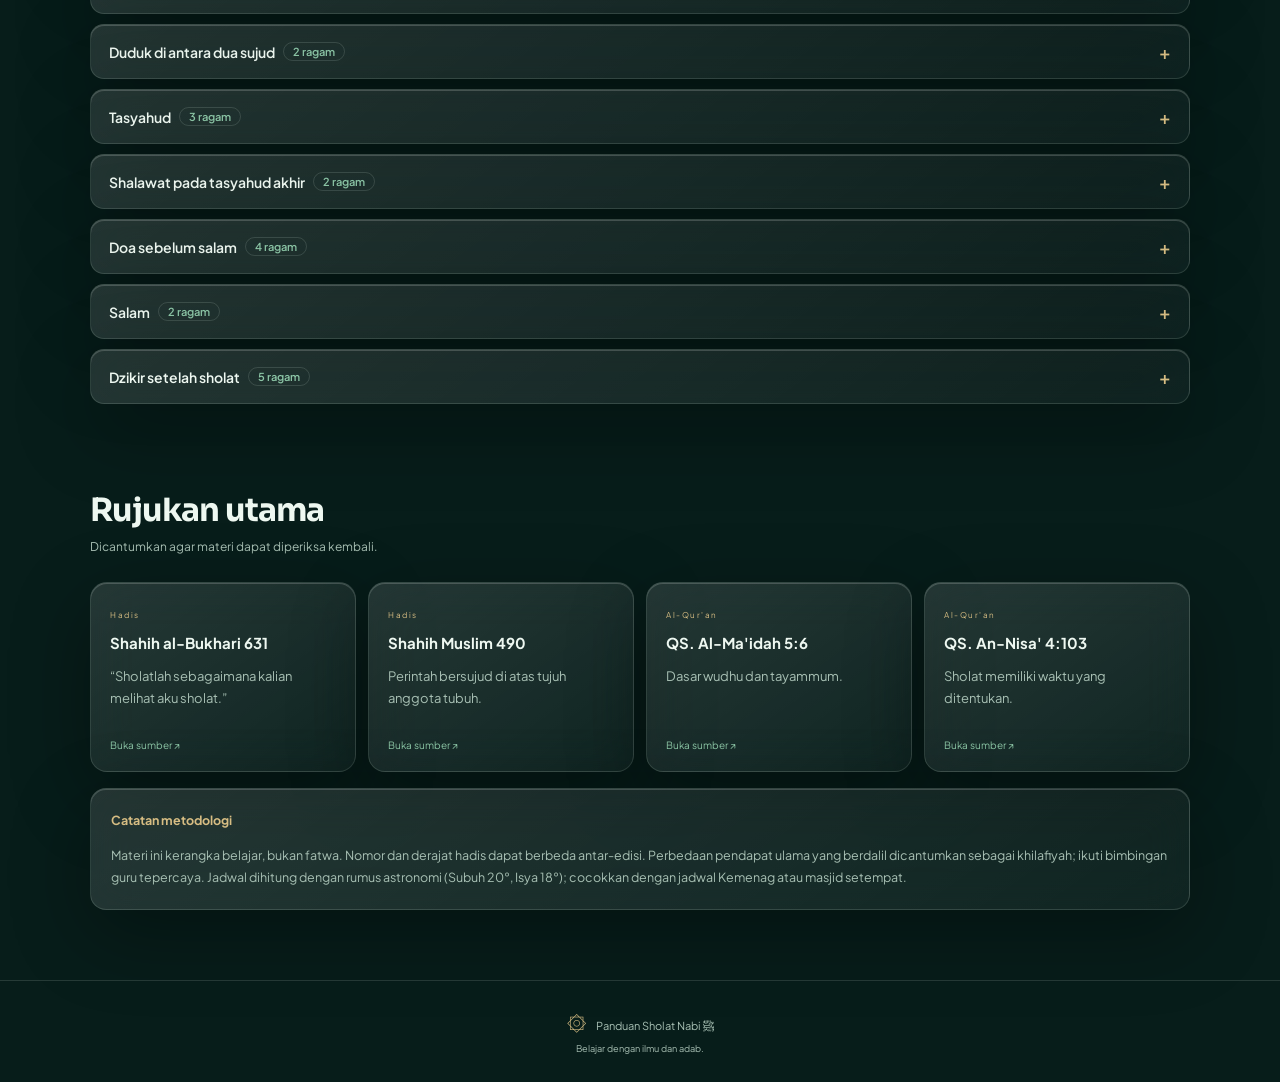
==== commit 33de8993: "Add files via upload" ====
--- a/index.html
+++ b/index.html
@@ -75,8 +75,8 @@
 </section>
 
 <section id="bacaan" class="section">
-<div class="section-heading"><div><h2>Bacaan sholat</h2><p>Teks Arab, transliterasi, dan maknanya.</p></div></div>
-<div class="reading-grid" id="readingGrid"></div>
+<div class="section-heading"><div><h2>Perpustakaan bacaan</h2><p>Setiap bacaan lengkap dengan ragam riwayat, arti, dan sumber hadis.</p></div></div>
+<div class="lib-list" id="readingGrid"></div>
 <p class="notice tts-note">Audio memakai suara Arab sintetis dari perangkat, bukan rekaman qari. Untuk menghafal dan memperbaiki tajwid, belajarlah langsung kepada guru.</p>
 </section>
 
--- a/styles.css
+++ b/styles.css
@@ -59,3 +59,7 @@
 .bottom-nav a{flex:1;display:flex;flex-direction:column;align-items:center;gap:3px;padding:7px 2px;border-radius:14px;color:var(--muted);text-decoration:none;font-size:11px;font-weight:600}.bottom-nav i{font-style:normal;font-size:17px;line-height:1}.bottom-nav a.on{color:var(--gold);background:rgba(215,189,131,.14)}
 .toast{bottom:100px}.section{margin-top:56px}.hero{padding:34px 6%;min-height:0}.step-button{min-width:160px}.btn,.btn.small{min-height:44px;display:inline-flex;align-items:center}.reminder-bar{gap:10px}.tabs button{padding:10px 16px}}
 @media(max-width:520px){.prayer-grid{grid-template-columns:repeat(2,1fr)}.prayer strong{font-size:22px}.hero h1{font-size:34px}.ring{width:160px;height:160px}.steps li{padding:14px 8px;gap:12px}.arabic{font-size:26px}.track{gap:5px}.chk{padding:12px 2px;font-size:11px}.section-heading h2{font-size:24px}}
+/* v4: ragam bacaan */
+.gtitle{margin:22px 0 4px;font-size:16px;color:var(--gold)}.gtitle em,.lib summary em{font-style:normal;font-size:11px;margin-left:8px;color:var(--green);border:1px solid var(--line);border-radius:20px;padding:2px 9px}.gnote{font-size:13px;line-height:1.7;color:var(--muted);margin:0 0 10px}
+.vcard{border:1px solid var(--line);border-radius:16px;padding:14px 16px;margin:10px 0;background:rgba(255,255,255,.03)}.vtag{display:inline-block;font-size:11px;font-weight:600;color:var(--gold);background:rgba(215,189,131,.12);border-radius:20px;padding:3px 10px}.vcard .arabic{font-size:24px;margin:10px 0}
+.lib-list{display:block}.lib summary{align-items:center;justify-content:flex-start}.lib summary::after{margin-left:auto}.lib .gnote{margin-top:0}
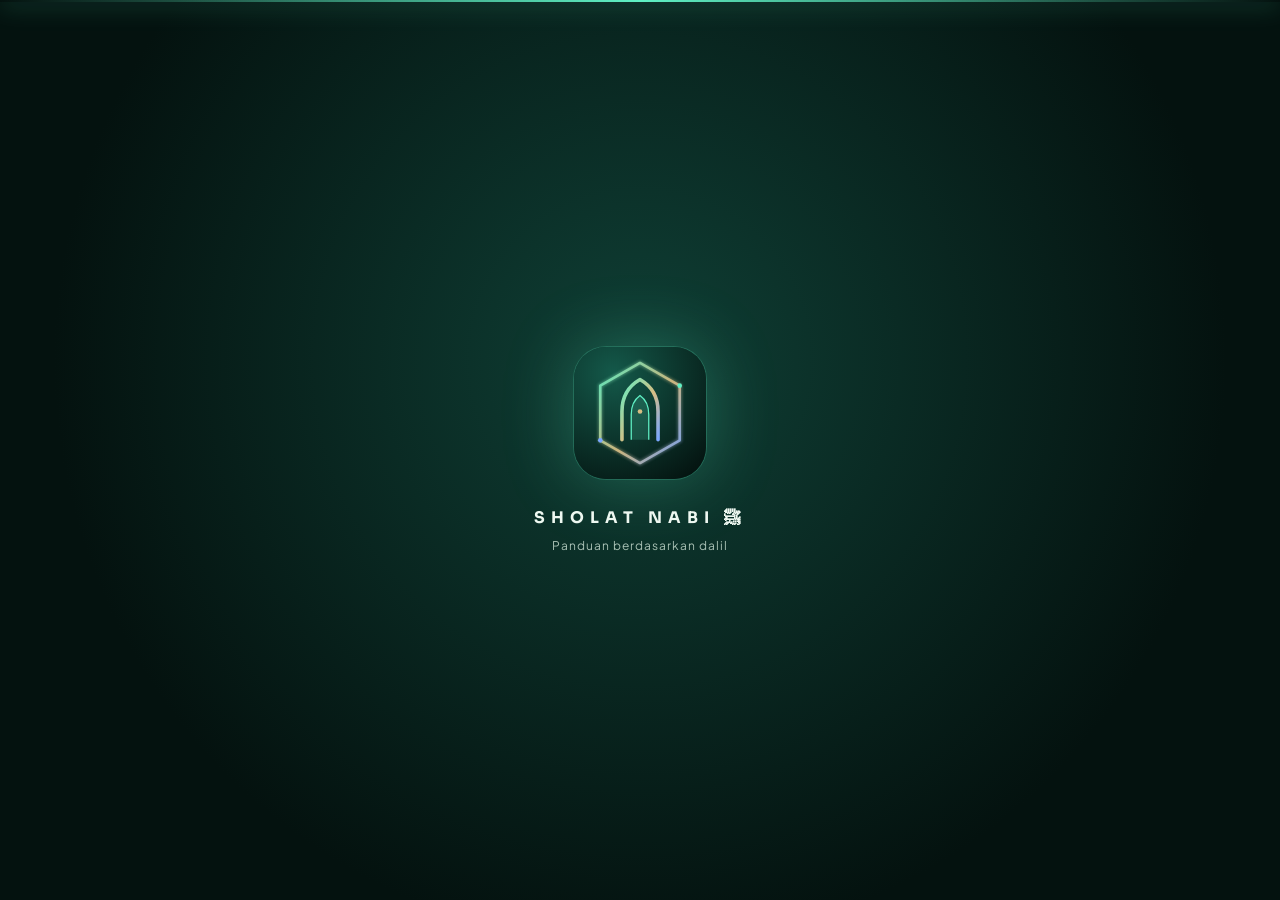
==== commit 01f2669c: "Add files via upload" ====
--- a/index.html
+++ b/index.html
@@ -21,78 +21,39 @@
 <circle cx="256" cy="250" r="9" fill="#d7bd83"/><circle cx="410" cy="150" r="9" fill="#5ff0c4"/><circle cx="102" cy="362" r="9" fill="#7aa7ff"/></svg>
 <b>SHOLAT NABI ﷺ</b><small>Panduan berdasarkan dalil</small><i class="scan"></i></div>
 <div class="ambient ambient-one"></div><div class="ambient ambient-two"></div>
-<header class="topbar">
-<a class="brand" href="#beranda"><img class="brand-logo" src="icon.svg" alt="" width="38" height="38"><span><b>SHOLAT NABI</b><small>Panduan berdasarkan dalil</small></span></a>
-<nav class="desktop-nav"><a href="#jadwal">Jadwal</a><a href="#bersuci">Bersuci</a><a href="#panduan">Sholat</a><a href="#pembatal">Pembatal</a><a href="#tips">Tips</a><a href="#rujukan">Rujukan</a></nav>
-<button class="icon-btn" id="themeToggle" aria-label="Ganti tema terang/gelap">◐</button>
-</header>
-<main>
-<section id="beranda" class="hero glass">
-<div class="hero-copy">
-<span class="eyebrow"><span class="pulse"></span> Belajar, pahami, amalkan</span>
-<h1>Sholat dengan tuntunan Nabi ﷺ</h1>
-<p>Jadwal dan pengingat, tata cara wudhu dan tayammum, tahapan sholat lengkap dengan bacaan, arti, serta rujukan Al-Qur'an dan hadis.</p>
-<div class="hero-actions"><a class="btn primary" href="#panduan">Mulai belajar</a><a class="btn ghost" href="#jadwal">Atur pengingat</a></div>
+<div class="app">
+<header class="appbar"><div class="brand"><img class="brand-logo" src="icon.svg" alt="" width="38" height="38"><span><b>SHOLAT NABI ﷺ</b><small id="viewTitle">Beranda</small></span></div><button class="icon-btn" id="themeToggle" aria-label="Ganti tema terang/gelap">◐</button></header>
+
+<div class="views" id="views">
+<section class="view on" id="v-home"><div class="home-grid">
+<div>
+<div class="next-card glass" aria-live="polite"><div><small>Sholat berikutnya</small><b id="nextName">–</b><strong id="nextCount">--:--:--</strong><span id="nextTime">pukul --:--</span></div><svg viewBox="0 0 120 120" class="ring" aria-hidden="true"><circle cx="60" cy="60" r="52" class="r-bg"/><circle cx="60" cy="60" r="52" class="r-fg" id="ringFg"/></svg></div>
+<div class="prayer-grid" id="prayerGrid"></div>
+<div class="loc-row"><span id="locLabel">Menghitung jadwal…</span><button class="btn ghost small" id="locBtn">📍 Lokasi saya</button></div>
+<div class="reminder-bar glass"><label>🔔 Ingatkan <select id="leadSel"><option value="0">tepat waktu</option><option value="10">10 menit sebelum</option><option value="15">15 menit sebelum</option><option value="30">30 menit sebelum</option></select></label><button class="btn primary small" id="notifBtn">Aktifkan notifikasi</button><small id="notifState"></small></div>
 </div>
-<div class="next-card glass" aria-live="polite">
-<small>Sholat berikutnya</small><b id="nextName">–</b>
-<svg viewBox="0 0 120 120" class="ring" aria-hidden="true"><circle cx="60" cy="60" r="52" class="r-bg"/><circle cx="60" cy="60" r="52" class="r-fg" id="ringFg"/></svg>
-<div class="ring-text"><strong id="nextCount">--:--:--</strong><span id="nextTime">pukul --:--</span></div>
-</div>
-</section>
-
-<section id="jadwal" class="section">
-<div class="section-heading"><div><h2>Jadwal & pengingat sholat</h2><p id="locLabel">Menghitung jadwal untuk lokasi Anda.</p></div><button class="btn ghost small" id="locBtn">Gunakan lokasi saya</button></div>
-<div class="prayer-grid" id="prayerGrid"></div>
-<div class="reminder-bar glass">
-<label>Ingatkan <select id="leadSel"><option value="0">tepat waktu</option><option value="10">10 menit sebelum</option><option value="15">15 menit sebelum</option><option value="30">30 menit sebelum</option></select></label>
-<button class="btn primary small" id="notifBtn">Aktifkan notifikasi</button>
-<small id="notifState">Pengingat berjalan selama halaman terbuka. Pilih lonceng pada sholat yang ingin diingatkan.</small>
-</div>
-</section>
-
-<section id="bersuci" class="section">
-<div class="section-heading"><div><h2>Tata cara bersuci</h2><p>Wudhu dan tayammum sesuai tuntunan Nabi ﷺ.</p></div><div class="tabs" id="purifyTabs"><button class="on" data-k="wudhu">Wudhu</button><button data-k="tayammum">Tayammum</button></div></div>
-<ol class="steps glass" id="purifyList"></ol>
-</section>
-
-<section id="pembatal" class="section">
-<div class="section-heading"><div><h2>Pembatal wudhu dan sholat</h2><p>Kenali agar ibadah tetap sah. Sentuh judul untuk membuka penjelasan.</p></div></div>
-<div class="two-col"><div><h3 class="col-title">Pembatal wudhu</h3><div id="batalWudhu"></div></div><div><h3 class="col-title">Pembatal sholat</h3><div id="batalSholat"></div></div></div>
-</section>
-
-<section id="panduan" class="section">
-<div class="section-heading"><div><h2>Tahapan sholat</h2><p>Pilih tahapan untuk melihat tata cara, bacaan, dan dalilnya.</p></div><div class="progress-wrap"><span id="progressLabel"></span><div class="progress"><i id="progressBar"></i></div></div></div>
-<div class="learning-layout"><aside class="step-list glass" id="stepList" aria-label="Daftar tahapan"></aside><article class="lesson glass" id="lesson" aria-live="polite"></article></div>
-</section>
-
-<section id="tips" class="section">
-<div class="section-heading"><div><h2>Semangat sholat setiap hari</h2><p>Satu tips setiap hari dan catatan sholat Anda hari ini.</p></div></div>
-<div class="two-col">
+<div>
 <article class="tip glass"><small id="tipNo"></small><h3 id="tipTitle"></h3><p id="tipBody"></p><p class="src" id="tipSrc"></p><button class="btn ghost small" id="tipNext">Tip lainnya</button></article>
 <article class="tip glass"><small>Sholat hari ini</small><h3 id="trackCount">0 dari 5</h3><div class="track" id="track"></div><p class="src" id="streak"></p></article>
-</div>
-</section>
+</div></div></section>
 
-<section id="bacaan" class="section">
-<div class="section-heading"><div><h2>Perpustakaan bacaan</h2><p>Setiap bacaan lengkap dengan ragam riwayat, arti, dan sumber hadis.</p></div></div>
-<div class="lib-list" id="readingGrid"></div>
-<p class="notice tts-note">Audio memakai suara Arab sintetis dari perangkat, bukan rekaman qari. Untuk menghafal dan memperbaiki tajwid, belajarlah langsung kepada guru.</p>
-</section>
+<section class="view" id="v-bersuci"><div class="tabs seg" id="purifyTabs"><button class="on" data-k="wudhu">Wudhu</button><button data-k="tayammum">Tayammum</button><button data-k="pembatal">Pembatal</button></div><div id="purifyList"></div></section>
 
-<section id="rujukan" class="section">
-<div class="section-heading"><div><h2>Rujukan utama</h2><p>Dicantumkan agar materi dapat diperiksa kembali.</p></div></div>
-<div class="sources-grid">
+<section class="view" id="v-sholat"><div class="progress-wrap"><span id="progressLabel"></span><div class="progress"><i id="progressBar"></i></div></div><div class="step-list" id="stepList" aria-label="Daftar tahapan"></div><article class="lesson glass" id="lesson" aria-live="polite"></article></section>
+
+<section class="view" id="v-bacaan"><p class="notice">Setiap bacaan dilengkapi ragam riwayat, arti, dan sumber hadis. Ketuk bacaan untuk membuka.</p><div class="lib-list" id="readingGrid"></div><p class="notice tts-note">Audio memakai suara Arab sintetis dari perangkat, bukan rekaman qari. Untuk menghafal dan memperbaiki tajwid, belajarlah langsung kepada guru.</p></section>
+
+<section class="view" id="v-info"><div class="sources-grid">
 <a class="source-card glass" href="https://sunnah.com/bukhari:631" target="_blank" rel="noopener"><span>Hadis</span><b>Shahih al-Bukhari 631</b><p>“Sholatlah sebagaimana kalian melihat aku sholat.”</p><small>Buka sumber ↗</small></a>
 <a class="source-card glass" href="https://sunnah.com/muslim:490" target="_blank" rel="noopener"><span>Hadis</span><b>Shahih Muslim 490</b><p>Perintah bersujud di atas tujuh anggota tubuh.</p><small>Buka sumber ↗</small></a>
 <a class="source-card glass" href="https://quran.com/5/6" target="_blank" rel="noopener"><span>Al-Qur'an</span><b>QS. Al-Ma'idah 5:6</b><p>Dasar wudhu dan tayammum.</p><small>Buka sumber ↗</small></a>
-<a class="source-card glass" href="https://quran.com/4/103" target="_blank" rel="noopener"><span>Al-Qur'an</span><b>QS. An-Nisa' 4:103</b><p>Sholat memiliki waktu yang ditentukan.</p><small>Buka sumber ↗</small></a>
+<a class="source-card glass" href="https://quran.com/4/103" target="_blank" rel="noopener"><span>Al-Qur'an</span><b>QS. An-Nisa' 4:103</b><p>Sholat memiliki waktu yang ditentukan.</p><small>Buka sumber ↗</small></a></div>
+<div class="method-note glass"><b>Catatan metodologi</b><p>Materi ini kerangka belajar, bukan fatwa. Nomor dan derajat hadis dapat berbeda antar-edisi, verifikasi sebelum dijadikan rujukan final. Perbedaan pendapat ulama yang berdalil dicantumkan sebagai khilafiyah; ikuti bimbingan guru tepercaya. Jadwal dihitung dengan rumus astronomi (Subuh 20°, Isya 18°); cocokkan dengan jadwal Kemenag atau masjid setempat.</p></div>
+<p class="notice">Panduan Sholat Nabi ﷺ · belajar dengan ilmu dan adab.</p></section>
 </div>
-<div class="method-note glass"><b>Catatan metodologi</b><p>Materi ini kerangka belajar, bukan fatwa. Nomor dan derajat hadis dapat berbeda antar-edisi. Perbedaan pendapat ulama yang berdalil dicantumkan sebagai khilafiyah; ikuti bimbingan guru tepercaya. Jadwal dihitung dengan rumus astronomi (Subuh 20°, Isya 18°); cocokkan dengan jadwal Kemenag atau masjid setempat.</p></div>
-</section>
-</main>
-<footer><span>۞</span> Panduan Sholat Nabi ﷺ <small>Belajar dengan ilmu dan adab.</small></footer>
-<nav class="bottom-nav" aria-label="Menu utama"><a href="#jadwal"><i>◷</i>Jadwal</a><a href="#bersuci"><i>💧</i>Bersuci</a><a href="#panduan"><i>۞</i>Sholat</a><a href="#pembatal"><i>⚠</i>Pembatal</a><a href="#tips"><i>✦</i>Tips</a></nav>
+
+<nav class="tabbar" aria-label="Menu utama"><button data-v="home" class="on"><i>◷</i>Beranda</button><button data-v="bersuci"><i>💧</i>Bersuci</button><button data-v="sholat"><i>۞</i>Sholat</button><button data-v="bacaan"><i>📖</i>Bacaan</button><button data-v="info"><i>ⓘ</i>Info</button></nav>
+</div>
 <div class="toast glass" id="toast" role="status"></div>
 <script src="data.js"></script><script src="data-extra.js"></script><script src="app.js"></script>
 </body></html>
--- a/styles.css
+++ b/styles.css
@@ -63,3 +63,37 @@
 .gtitle{margin:22px 0 4px;font-size:16px;color:var(--gold)}.gtitle em,.lib summary em{font-style:normal;font-size:11px;margin-left:8px;color:var(--green);border:1px solid var(--line);border-radius:20px;padding:2px 9px}.gnote{font-size:13px;line-height:1.7;color:var(--muted);margin:0 0 10px}
 .vcard{border:1px solid var(--line);border-radius:16px;padding:14px 16px;margin:10px 0;background:rgba(255,255,255,.03)}.vtag{display:inline-block;font-size:11px;font-weight:600;color:var(--gold);background:rgba(215,189,131,.12);border-radius:20px;padding:3px 10px}.vcard .arabic{font-size:24px;margin:10px 0}
 .lib-list{display:block}.lib summary{align-items:center;justify-content:flex-start}.lib summary::after{margin-left:auto}.lib .gnote{margin-top:0}
+/* ===== v5: arsitektur aplikasi (layar per tab) ===== */
+html,body{height:100%;overflow:hidden}body{padding:0!important}
+.app{position:relative;z-index:1;height:100dvh;max-width:1100px;margin:0 auto;display:flex;flex-direction:column}
+.appbar{flex:none;display:flex;align-items:center;justify-content:space-between;padding:calc(10px + env(safe-area-inset-top)) 16px 8px}
+.appbar .brand{display:flex;align-items:center;gap:11px;text-decoration:none;color:var(--text)}.appbar .brand b{display:block;font-size:14px;letter-spacing:2px}.appbar .brand small{display:block;font-size:12px;color:var(--muted);margin-top:2px}
+.views{flex:1;min-height:0;overflow-y:auto;overscroll-behavior:contain;padding:6px 16px 18px}
+.view{display:none}.view.on{display:block;animation:vin .28s ease both}@keyframes vin{from{opacity:0;transform:translateY(8px)}}
+.tabbar{flex:none;display:flex;gap:2px;margin:0 12px calc(10px + env(safe-area-inset-bottom));padding:6px;border-radius:22px;background:linear-gradient(145deg,rgba(255,255,255,.14),rgba(255,255,255,.05));border:1px solid var(--line);backdrop-filter:blur(24px);-webkit-backdrop-filter:blur(24px);box-shadow:0 10px 36px #0005}
+body.light .tabbar{background:rgba(255,255,255,.8)}
+.tabbar button{flex:1;min-height:54px;display:flex;flex-direction:column;align-items:center;justify-content:center;gap:3px;border:0;background:transparent;color:var(--muted);border-radius:16px;font:600 11px "Plus Jakarta Sans",sans-serif;cursor:pointer}.tabbar i{font-style:normal;font-size:19px;line-height:1}.tabbar button.on{color:var(--gold);background:rgba(215,189,131,.15)}
+.home-grid{display:grid;gap:14px}
+.next-card{display:grid;grid-template-columns:1fr 104px;align-items:center;gap:8px;text-align:left;max-width:none;padding:18px 20px;border-radius:24px}
+.next-card small{display:block}.next-card>div>b{display:block;font:600 26px Sora,sans-serif;color:var(--gold);margin:2px 0}.next-card>div>strong{display:block;font:600 30px Sora,sans-serif;font-variant-numeric:tabular-nums}.next-card>div>span{font-size:12px;color:var(--muted)}
+.next-card .ring{width:104px;height:104px;margin:0}
+.prayer-grid{grid-template-columns:repeat(3,1fr);gap:8px;margin-top:12px}.prayer{padding:11px 12px;border-radius:16px}.prayer strong{font-size:19px;margin-top:2px}.prayer b{font-size:13px}.bell{top:6px;right:6px;font-size:15px;min-width:32px;min-height:32px}
+.loc-row{display:flex;align-items:center;justify-content:space-between;gap:10px;margin-top:10px;font-size:12px;color:var(--muted)}
+.reminder-bar{margin-top:10px;padding:12px 14px}.tip{padding:18px 20px;margin-bottom:14px}.tip h3{font-size:19px;margin:6px 0}.tip p{font-size:13.5px;line-height:1.7;margin:0 0 8px}
+.seg,.tabs{display:flex;gap:6px;background:var(--panel);border:1px solid var(--line);padding:4px;border-radius:14px;margin:4px 0 14px;overflow-x:auto;scrollbar-width:none}.seg button,.tabs button{flex:1;white-space:nowrap;border:0;background:transparent;color:var(--muted);padding:10px 14px;border-radius:10px;cursor:pointer;font:600 13px "Plus Jakarta Sans",sans-serif;min-height:40px}.seg button.on,.tabs button.on{background:rgba(215,189,131,.2);color:var(--gold)}
+.stepcard{border-radius:24px;padding:20px}.stepcard h3{font:600 21px Sora,sans-serif;margin:8px 0}.dots{display:flex;gap:6px;margin-bottom:14px}.dots i{flex:1;height:5px;border-radius:5px;background:var(--line);cursor:pointer}.dots i.past{background:rgba(141,199,167,.6)}.dots i.on{background:var(--gold)}
+.step-list{display:flex;gap:8px;overflow-x:auto;padding:4px 0 12px;scrollbar-width:none;scroll-snap-type:x proximity}.schip{flex:none;display:flex;align-items:center;gap:8px;white-space:nowrap;border:1px solid var(--line);background:var(--panel);color:var(--text);padding:8px 14px 8px 8px;border-radius:30px;font:600 12.5px "Plus Jakarta Sans",sans-serif;cursor:pointer;scroll-snap-align:center}.schip span{width:26px;height:26px;border-radius:50%;display:grid;place-items:center;font-size:12px;background:rgba(255,255,255,.08)}.schip.active{border-color:var(--gold);color:var(--gold)}.schip.active span{background:var(--gold);color:#04120f}.schip.done span{background:rgba(141,199,167,.3);color:var(--green)}
+.progress-wrap{display:flex;align-items:center;gap:12px;margin:2px 0 6px}
+.lesson{padding:20px;border-radius:24px}.lesson h3{font:600 22px Sora,sans-serif;margin:6px 0}.lesson .intro{font-size:14px;line-height:1.7;color:var(--muted);margin:0 0 10px}.how{margin:6px 0 10px;border:1px solid var(--line);border-radius:14px;padding:0 14px}.how summary{cursor:pointer;padding:11px 0;font-weight:600;font-size:13px;color:var(--gold)}.how .detail-text{margin:0 0 12px}
+.lesson-controls{position:sticky;bottom:-18px;display:flex;gap:10px;margin-top:16px;padding:10px 0 4px;background:linear-gradient(0deg,rgba(7,29,26,.75) 55%,transparent);backdrop-filter:blur(6px)}body.light .lesson-controls{background:linear-gradient(0deg,rgba(237,245,239,.9) 55%,transparent)}.lesson-controls button{flex:1;min-height:46px}
+.chips{display:flex;align-items:center;gap:8px;margin:8px 0}.chip{width:38px;height:38px;border-radius:50%;border:1px solid var(--line);background:var(--panel);color:var(--text);font-weight:700;cursor:pointer}.chip.on{background:var(--gold);color:#04120f;border-color:var(--gold)}.chipnote{font-size:12px;color:var(--muted);margin-left:4px}
+.lib-list .lib{margin-bottom:10px}.notice{font-size:12.5px;color:var(--muted);line-height:1.7;margin:4px 2px 12px}
+.sources-grid{grid-template-columns:1fr 1fr;gap:10px}.method-note{padding:16px 18px;border-radius:18px;margin:14px 0}.method-note p{font-size:13px;line-height:1.7;color:var(--muted)}
+.toast{bottom:92px}
+@media(min-width:900px){
+.app{display:grid;grid-template-columns:100px 1fr;grid-template-rows:auto 1fr}
+.appbar{grid-column:2;padding-inline:24px}.views{grid-column:2;padding:8px 24px 24px}
+.tabbar{grid-column:1;grid-row:1/3;flex-direction:column;align-self:start;margin:calc(14px + env(safe-area-inset-top)) 0 0 14px}
+.home-grid{grid-template-columns:1.1fr .9fr;align-items:start;gap:20px}.prayer-grid{grid-template-columns:repeat(3,1fr)}
+.sources-grid{grid-template-columns:repeat(4,1fr)}.toast{bottom:28px}.lesson-controls{bottom:-24px}}
+@media(max-width:380px){.prayer strong{font-size:17px}.next-card{grid-template-columns:1fr 86px}.next-card .ring{width:86px;height:86px}.sources-grid{grid-template-columns:1fr}}
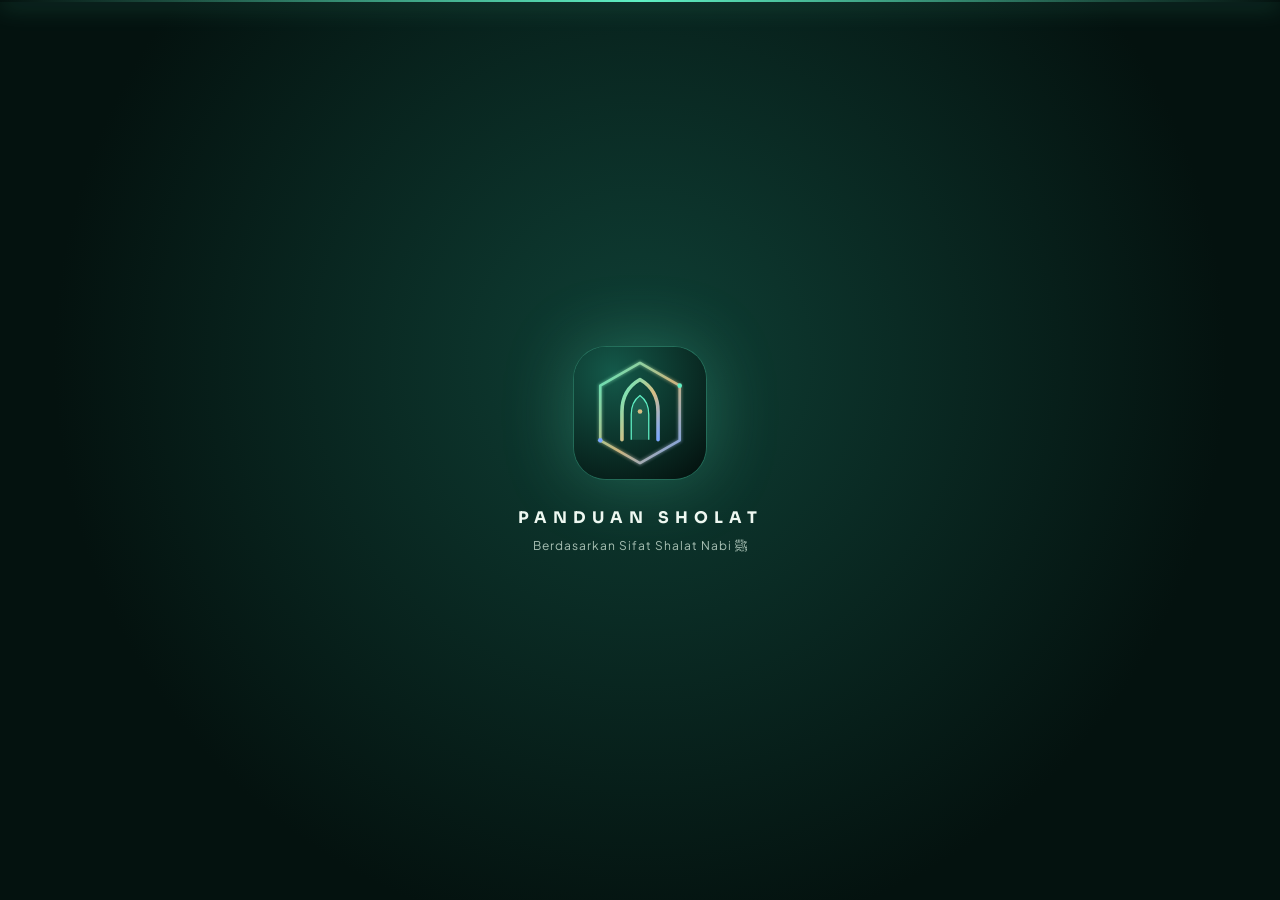
==== commit ee29b9f9: "Add files via upload" ====
--- a/index.html
+++ b/index.html
@@ -4,10 +4,10 @@
 <meta charset="utf-8"><meta name="viewport" content="width=device-width, initial-scale=1">
 <meta name="theme-color" content="#071d1a">
 <meta name="description" content="Panduan sholat berdasarkan Sifat Shalat Nabi: jadwal, wudhu, tayammum, pembatal, tips harian, dan pengingat sholat.">
-<title>Panduan Sholat Nabi ﷺ</title>
+<title>Panduan Sholat</title>
 <link rel="preconnect" href="https://fonts.googleapis.com"><link rel="preconnect" href="https://fonts.gstatic.com" crossorigin>
 <link href="https://fonts.googleapis.com/css2?family=Amiri:wght@400;700&family=Plus+Jakarta+Sans:wght@400;500;600;700&family=Sora:wght@500;600;700&display=swap" rel="stylesheet">
-<link rel="icon" href="icon.svg" type="image/svg+xml"><link rel="apple-touch-icon" href="icon.svg"><link rel="manifest" href="manifest.webmanifest">
+<link rel="icon" href="icon.svg" type="image/svg+xml"><link rel="apple-touch-icon" href="apple-touch-icon.png"><link rel="icon" href="icon-192.png" type="image/png" sizes="192x192"><link rel="manifest" href="manifest.webmanifest">
 <link rel="stylesheet" href="styles.css">
 </head>
 <body>
@@ -19,10 +19,10 @@
 <path d="M222 360V262q0-50 34-74 34 24 34 74v98" fill="rgba(95,240,196,.16)" stroke="#5ff0c4" stroke-width="5" stroke-linejoin="round"/>
 <path d="M176 360h160" stroke="url(#gs)" stroke-width="14" stroke-linecap="round"/>
 <circle cx="256" cy="250" r="9" fill="#d7bd83"/><circle cx="410" cy="150" r="9" fill="#5ff0c4"/><circle cx="102" cy="362" r="9" fill="#7aa7ff"/></svg>
-<b>SHOLAT NABI ﷺ</b><small>Panduan berdasarkan dalil</small><i class="scan"></i></div>
+<b>PANDUAN SHOLAT</b><small>Berdasarkan Sifat Shalat Nabi ﷺ</small><i class="scan"></i></div>
 <div class="ambient ambient-one"></div><div class="ambient ambient-two"></div>
 <div class="app">
-<header class="appbar"><div class="brand"><img class="brand-logo" src="icon.svg" alt="" width="38" height="38"><span><b>SHOLAT NABI ﷺ</b><small id="viewTitle">Beranda</small></span></div><button class="icon-btn" id="themeToggle" aria-label="Ganti tema terang/gelap">◐</button></header>
+<header class="appbar"><div class="brand"><img class="brand-logo" src="icon.svg" alt="" width="38" height="38"><span><b>PANDUAN SHOLAT</b><small id="viewTitle">Beranda</small></span></div><div class="bar-actions"><button class="install-btn" id="installBtn" aria-label="Instal aplikasi">⬇ Instal</button><button class="icon-btn" id="themeToggle" aria-label="Ganti tema terang/gelap">◐</button></div></header>
 
 <div class="views" id="views">
 <section class="view on" id="v-home"><div class="home-grid">
@@ -35,7 +35,7 @@
 <div>
 <article class="tip glass"><small id="tipNo"></small><h3 id="tipTitle"></h3><p id="tipBody"></p><p class="src" id="tipSrc"></p><button class="btn ghost small" id="tipNext">Tip lainnya</button></article>
 <article class="tip glass"><small>Sholat hari ini</small><h3 id="trackCount">0 dari 5</h3><div class="track" id="track"></div><p class="src" id="streak"></p></article>
-</div></div></section>
+</div></div><div class="app-footer">Crafted with ♥ by <span>Kurniapedia</span> 2026</div></section>
 
 <section class="view" id="v-bersuci"><div class="tabs seg" id="purifyTabs"><button class="on" data-k="wudhu">Wudhu</button><button data-k="tayammum">Tayammum</button><button data-k="pembatal">Pembatal</button></div><div id="purifyList"></div></section>
 
@@ -43,13 +43,34 @@
 
 <section class="view" id="v-bacaan"><p class="notice">Setiap bacaan dilengkapi ragam riwayat, arti, dan sumber hadis. Ketuk bacaan untuk membuka.</p><div class="lib-list" id="readingGrid"></div><p class="notice tts-note">Audio memakai suara Arab sintetis dari perangkat, bukan rekaman qari. Untuk menghafal dan memperbaiki tajwid, belajarlah langsung kepada guru.</p></section>
 
-<section class="view" id="v-info"><div class="sources-grid">
+<section class="view" id="v-info">
+<div class="install-card glass"><div><b>Pasang di layar utama</b><p>Buka lebih cepat seperti aplikasi biasa, tampil layar penuh, dan tetap bisa dibuka saat sinyal lemah.</p></div><button class="install-btn big" aria-label="Instal aplikasi">⬇ Instal aplikasi</button></div>
+<h4 class="gtitle">Tentang aplikasi</h4>
+<details class="acc glass" open><summary>Apa itu Panduan Sholat?</summary><p>Aplikasi belajar sholat yang mengikuti tuntunan Nabi ﷺ (Sifat Shalat Nabi). Isinya tahapan sholat dari takbir sampai salam, tata cara wudhu dan tayammum, pembatal wudhu dan sholat, perpustakaan bacaan dengan ragam riwayat, jadwal sholat, pengingat, tips harian, dan pelacak lima sholat.</p></details>
+<details class="acc glass"><summary>Sumber dan batasan materi</summary><p>Setiap tahapan dan bacaan dicantumkan rujukannya (Al-Qur'an dan hadis). Aplikasi ini sarana belajar, bukan fatwa. Perbedaan pendapat ulama yang berdalil ditandai sebagai khilafiyah. Nomor dan derajat hadis dapat berbeda antar-edisi, jadi verifikasi sebelum dijadikan rujukan final dan belajarlah langsung kepada guru.</p></details>
+<details class="acc glass"><summary>Privasi dan data</summary><p>Tanpa akun. Progres belajar, pengingat, dan catatan sholat tersimpan di perangkat Anda. Lokasi hanya dipakai untuk menghitung jadwal di perangkat dan tidak dikirim ke server kami. Jadwal memakai rumus astronomi (Subuh 20°, Isya 18°), jadi cocokkan dengan jadwal Kemenag atau masjid setempat.</p></details>
+<details class="acc glass"><summary>Versi</summary><p>Panduan Sholat 1.0 · 2026</p></details>
+<h4 class="gtitle">Panduan penggunaan</h4>
+<details class="acc glass"><summary>Beranda: jadwal, pengingat, dan tips</summary><p>Lihat sholat berikutnya beserta hitungan mundurnya. Ketuk “Lokasi saya” agar jadwal sesuai tempat Anda. Ketuk lonceng pada sholat yang ingin diingatkan, lalu pilih waktu pengingat. Centang setiap sholat yang sudah ditunaikan untuk mengisi catatan harian dan rangkaian hari berturut-turut.</p></details>
+<details class="acc glass"><summary>Mengaktifkan notifikasi pengingat</summary><p>Ketuk “Aktifkan notifikasi” di Beranda lalu izinkan. Pengingat berbunyi selama aplikasi terbuka atau berjalan di latar belakang perangkat Anda. Jika notifikasi diblokir, izinkan lewat pengaturan situs di browser.</p></details>
+<details class="acc glass"><summary>Bersuci: wudhu, tayammum, pembatal</summary><p>Pilih Wudhu, Tayammum, atau Pembatal. Wudhu dan tayammum tampil satu langkah per kartu: ketuk “Lanjut” atau titik di atas kartu untuk berpindah. Pada Pembatal, ketuk judul untuk membuka penjelasan dan dalilnya.</p></details>
+<details class="acc glass"><summary>Sholat: belajar tahap demi tahap</summary><p>Geser deretan tahapan di atas dan pilih satu tahap. Buka bagian “Tata cara” untuk gerakan, lalu pelajari bacaannya. Bila ada beberapa riwayat, ketuk angka 1, 2, 3… untuk berganti ragam. Tandai “Selesai” untuk mencatat progres Anda.</p></details>
+<details class="acc glass"><summary>Bacaan dan tombol suara</summary><p>Tab Bacaan memuat semua bacaan sholat lengkap dengan Arab, latin, arti, dan sumber. Tombol “Dengarkan” hanya muncul bila perangkat memiliki suara Arab. Suaranya sintetis, bukan rekaman qari.</p></details>
+<details class="acc glass"><summary>Memasang aplikasi</summary><p>Ketuk “Instal” di bagian atas atau di halaman ini, lalu setujui. Di iPhone/iPad, ketuk ikon Bagikan di Safari lalu pilih “Tambah ke Layar Utama”. Pemasangan memerlukan alamat https (misalnya GitHub Pages atau Vercel), bukan file yang dibuka langsung.</p></details>
+<h4 class="gtitle">Rujukan utama</h4>
+<div class="sources-grid">
 <a class="source-card glass" href="https://sunnah.com/bukhari:631" target="_blank" rel="noopener"><span>Hadis</span><b>Shahih al-Bukhari 631</b><p>“Sholatlah sebagaimana kalian melihat aku sholat.”</p><small>Buka sumber ↗</small></a>
 <a class="source-card glass" href="https://sunnah.com/muslim:490" target="_blank" rel="noopener"><span>Hadis</span><b>Shahih Muslim 490</b><p>Perintah bersujud di atas tujuh anggota tubuh.</p><small>Buka sumber ↗</small></a>
 <a class="source-card glass" href="https://quran.com/5/6" target="_blank" rel="noopener"><span>Al-Qur'an</span><b>QS. Al-Ma'idah 5:6</b><p>Dasar wudhu dan tayammum.</p><small>Buka sumber ↗</small></a>
 <a class="source-card glass" href="https://quran.com/4/103" target="_blank" rel="noopener"><span>Al-Qur'an</span><b>QS. An-Nisa' 4:103</b><p>Sholat memiliki waktu yang ditentukan.</p><small>Buka sumber ↗</small></a></div>
 <div class="method-note glass"><b>Catatan metodologi</b><p>Materi ini kerangka belajar, bukan fatwa. Nomor dan derajat hadis dapat berbeda antar-edisi, verifikasi sebelum dijadikan rujukan final. Perbedaan pendapat ulama yang berdalil dicantumkan sebagai khilafiyah; ikuti bimbingan guru tepercaya. Jadwal dihitung dengan rumus astronomi (Subuh 20°, Isya 18°); cocokkan dengan jadwal Kemenag atau masjid setempat.</p></div>
-<p class="notice">Panduan Sholat Nabi ﷺ · belajar dengan ilmu dan adab.</p></section>
+<div class="social-media-row" aria-label="Media sosial Kurniapedia">
+<a class="kurnia-icon ig" href="https://instagram.com/kurniapedia" target="_blank" rel="noopener noreferrer" aria-label="Instagram Kurniapedia" title="Instagram"><svg viewBox="0 0 24 24" fill="none" stroke="currentColor" stroke-width="2" stroke-linecap="round" stroke-linejoin="round"><rect x="3" y="3" width="18" height="18" rx="5"/><circle cx="12" cy="12" r="4"/><circle cx="17.5" cy="6.5" r="0.8" fill="currentColor" stroke="none"/></svg></a>
+<a class="kurnia-icon tt" href="https://tiktok.com/@kurniapedia" target="_blank" rel="noopener noreferrer" aria-label="TikTok Kurniapedia" title="TikTok"><svg viewBox="0 0 24 24" fill="currentColor"><path d="M19.6 7.1a6.5 6.5 0 0 1-4.1-2.2v9.3a6.2 6.2 0 1 1-5.4-6.1v3.3a2.9 2.9 0 1 0 2.1 2.8V2h3.3a3.3 3.3 0 0 0 0 .6 3.9 3.9 0 0 0 3.5 3.9v.6z"/></svg></a>
+<a class="kurnia-icon web" href="https://kurniapedia.my.id/" target="_blank" rel="noopener noreferrer" aria-label="Website Kurniapedia" title="Kurniapedia"><svg viewBox="0 0 24 24" fill="none" stroke="currentColor" stroke-width="2" stroke-linecap="round" stroke-linejoin="round"><circle cx="12" cy="12" r="10"/><path d="M2 12h20"/><path d="M12 2a15.3 15.3 0 0 1 4 10 15.3 15.3 0 0 1-4 10 15.3 15.3 0 0 1-4-10 15.3 15.3 0 0 1 4-10z"/></svg></a>
+<a class="kurnia-icon wa" href="https://wa.me/6285870906050" target="_blank" rel="noopener noreferrer" aria-label="WhatsApp Kurniapedia" title="WhatsApp"><svg viewBox="0 0 24 24" fill="none" stroke="currentColor" stroke-width="1.8" stroke-linecap="round" stroke-linejoin="round"><path d="M20.5 11.7a8.5 8.5 0 0 1-12.6 7.4L3 20l1-4.7a8.5 8.5 0 1 1 16.5-3.6z"/><path d="M8.2 8.1c.2-.5.4-.5.7-.5h.5c.2 0 .4.1.5.4l.8 1.8c.1.3.1.5-.1.7l-.6.7c-.2.2-.2.4 0 .7.6 1 1.5 1.8 2.6 2.3.3.1.5.1.7-.1l.8-1c.2-.2.4-.3.7-.2l1.7.8c.3.1.4.3.4.5 0 .3-.2 1.2-.8 1.7-.5.5-1.2.7-2 .6-.8-.1-1.8-.5-3-1.2-1.9-1.1-3.2-3-3.5-3.4-.3-.4-.8-1.2-.8-2.1 0-.8.4-1.3.6-1.7z"/></svg></a>
+</div>
+<div class="app-footer">Crafted with ♥ by <span>Kurniapedia</span> 2026</div></section>
 </div>
 
 <nav class="tabbar" aria-label="Menu utama"><button data-v="home" class="on"><i>◷</i>Beranda</button><button data-v="bersuci"><i>💧</i>Bersuci</button><button data-v="sholat"><i>۞</i>Sholat</button><button data-v="bacaan"><i>📖</i>Bacaan</button><button data-v="info"><i>ⓘ</i>Info</button></nav>
--- a/styles.css
+++ b/styles.css
@@ -97,3 +97,19 @@
 .home-grid{grid-template-columns:1.1fr .9fr;align-items:start;gap:20px}.prayer-grid{grid-template-columns:repeat(3,1fr)}
 .sources-grid{grid-template-columns:repeat(4,1fr)}.toast{bottom:28px}.lesson-controls{bottom:-24px}}
 @media(max-width:380px){.prayer strong{font-size:17px}.next-card{grid-template-columns:1fr 86px}.next-card .ring{width:86px;height:86px}.sources-grid{grid-template-columns:1fr}}
+/* v6: medsos & footer */
+/* v6: medsos & footer Kurniapedia */
+.social-media-row{display:flex;justify-content:center;gap:12px;margin:18px 0 6px}
+.kurnia-icon{width:46px;height:46px;border-radius:15px;display:grid;place-items:center;color:var(--text);background:linear-gradient(145deg,rgba(255,255,255,.14),rgba(255,255,255,.04));border:1px solid var(--line);backdrop-filter:blur(16px);-webkit-backdrop-filter:blur(16px);box-shadow:inset 0 1px 0 rgba(255,255,255,.18);transition:transform .2s,color .2s,border-color .2s}
+.kurnia-icon svg{width:21px;height:21px}
+.kurnia-icon:hover,.kurnia-icon:focus-visible{transform:translateY(-3px)}
+.kurnia-icon.ig:hover{color:#f58ab4;border-color:#f58ab4}.kurnia-icon.tt:hover{color:#5ff0c4;border-color:#5ff0c4}.kurnia-icon.web:hover{color:var(--gold);border-color:var(--gold)}.kurnia-icon.wa:hover{color:#6ee09a;border-color:#6ee09a}
+body.light .kurnia-icon{background:rgba(255,255,255,.8)}
+.app-footer{text-align:center;font-size:12.5px;color:var(--muted);padding:14px 0 6px}.app-footer span{color:var(--gold);font-weight:700}
+/* v7: instal & info */
+.bar-actions{display:flex;align-items:center;gap:10px}
+.install-btn{border:0;cursor:pointer;font:700 12.5px "Plus Jakarta Sans",sans-serif;color:#04120f;background:linear-gradient(135deg,#e3d0a1,#b89a5f);padding:10px 16px;border-radius:30px;min-height:40px;box-shadow:0 6px 20px rgba(184,154,95,.3);white-space:nowrap}
+.install-btn[hidden]{display:none}.install-btn:active{transform:scale(.97)}
+.install-card{display:flex;align-items:center;justify-content:space-between;gap:16px;padding:18px 20px;border-radius:22px;margin-bottom:6px}.install-card b{font:600 16px Sora,sans-serif}.install-card p{font-size:13px;line-height:1.6;color:var(--muted);margin:6px 0 0}.install-btn.big{padding:13px 20px;min-height:46px;flex:none}
+#v-info .gtitle:first-of-type{margin-top:18px}
+@media(max-width:520px){.install-card{flex-direction:column;align-items:stretch}.install-btn.big{width:100%}.appbar .brand b{letter-spacing:1px;font-size:13px}.install-btn{padding:9px 12px}.appbar .brand{gap:9px}}
